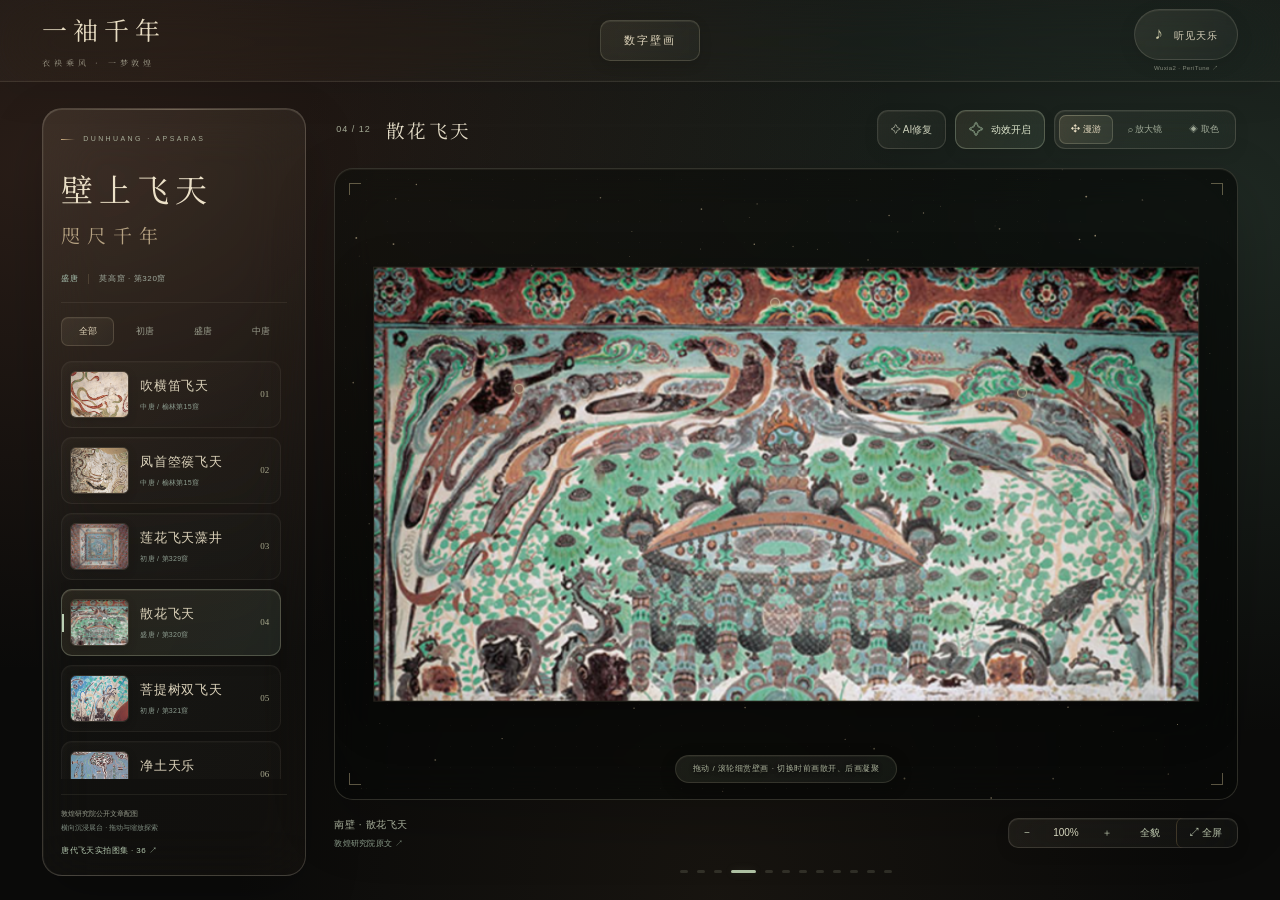
==== index.html @ a348cecf "Refine gallery typography and unify frosted-glass interface" ====
<!doctype html><html lang="zh-CN"><head><meta charset="UTF-8"><meta name="viewport" content="width=device-width,initial-scale=1"><meta name="feitian-build" content="20261022-glass25"><meta name="theme-color" content="#100d0b"><meta name="description" content="横向沉浸式敦煌飞天互动展馆。真实壁画、细粒子切换、精细金尘、拖拽漫游与画面取色，图片来源敦煌研究院。"><title>一袖千年 · 敦煌飞天交互展馆</title><link rel="stylesheet" href="style.css?v=20261022-glass25"><link rel="stylesheet" href="museum.css?v=20261022-glass25"><link rel="stylesheet" href="glass.css?v=20261022-glass25"><link rel="stylesheet" href="polish.css?v=20261022-glass25"></head><body><header><a class="brand" href="#home" aria-label="一袖千年首页"><span>一袖千年<small>衣袂乘风 · 一梦敦煌</small></span></a><nav aria-label="主导航"></nav><div class="sound-wrap"><button class="sound" id="sound" aria-pressed="false"><span>♪</span> 听见天乐</button><a class="sound-source" href="https://peritune.com/blog/2018/10/13/wuxia2/" target="_blank" rel="noopener" title="Wuxia2（古筝与琵琶）· PeriTune · CC BY 4.0 · 当代配乐">Wuxia2 · PeriTune ↗</a></div></header><main></main><script src="app.js?v=20261022-glass25"></script><script src="particles.js?v=20261022-glass25"></script><script src="restore.js?v=20261022-glass25"></script><script src="museum.js?v=20261022-glass25"></script></body></html>
---- style.css ----
@import url('https://fonts.googleapis.com/css2?family=Noto+Serif+SC:wght@400;500;600;700&display=swap');
:root{--bg:#102f30;--bg-dark:#0b2526;--paper:#e5d8b8;--gold:#c2a36e;--muted:#a6b2a4;--accent:#377b78;--line:rgba(210,191,146,.2)}*{box-sizing:border-box}html{scroll-behavior:smooth;scroll-padding-top:90px}body{margin:0;background:var(--bg);color:var(--paper);font-family:Arial,"Microsoft YaHei",sans-serif;font-size:14px;line-height:1.8}body:before{content:"";pointer-events:none;position:fixed;inset:0;z-index:20;opacity:.035;background-image:url("data:image/svg+xml,%3Csvg viewBox='0 0 180 180' xmlns='http://www.w3.org/2000/svg'%3E%3Cfilter id='n'%3E%3CfeTurbulence type='fractalNoise' baseFrequency='.8' numOctaves='3' stitchTiles='stitch'/%3E%3C/filter%3E%3Cpath fill='%23fff' filter='url(%23n)' d='M0 0h180v180H0z'/%3E%3C/svg%3E")}a{color:inherit;text-decoration:none}button,input{font:inherit}button,a,input{touch-action:manipulation}button{cursor:pointer;color:inherit}button{border:0;background:none}button:focus-visible,a:focus-visible,input:focus-visible{outline:2px solid var(--gold);outline-offset:6px}button,a{ -webkit-tap-highlight-color:transparent}h1,h2,h3,p{margin:0}h1,h2,h3,.brand,.canvas-title{font-family:"Noto Serif SC","STSong","SimSun",serif;font-weight:400}em{font-style:normal;color:var(--gold)}.svg-library{position:absolute;width:0;height:0;overflow:hidden}header{height:100px;margin:0 5.2%;display:flex;align-items:center;justify-content:space-between;border-bottom:1px solid var(--line);position:relative;z-index:2}.brand{display:flex;align-items:center;gap:14px;font-size:21px;letter-spacing:3px}.brand small{display:block;font:8px/2 Arial,sans-serif;letter-spacing:2px;color:var(--muted)}.seal{border:1px solid #af624b;color:#c97c5e;font-size:14px;line-height:1.25;padding:6px 8px;letter-spacing:0;transform:rotate(-3deg)}nav{display:flex;gap:37px;font-size:12px;letter-spacing:1.5px}nav a{color:#c4c6b3}nav a:hover{color:var(--gold)}.sound{font-size:11px;border:1px solid var(--line);padding:7px 16px;border-radius:30px;letter-spacing:1px}.sound span{color:var(--gold);font-size:20px;margin-right:6px}.sound[aria-pressed=true]{border-color:var(--gold)}.hero{position:relative;min-height:720px;height:calc(100svh - 100px);max-height:1000px;overflow:hidden;background:radial-gradient(ellipse at 72% 45%,color-mix(in srgb,var(--accent) 34%,transparent),transparent 62%)}.hero-grid{position:absolute;inset:0 5%;background:linear-gradient(90deg,transparent 49.9%,var(--line) 50%,transparent 50.1%);opacity:.35}.hero-corner{position:absolute;left:5.3%;top:32px;letter-spacing:4px;font-size:10px;color:var(--muted)}.hero-copy{position:relative;z-index:2;padding:104px 0 100px 9.6%;width:52%;pointer-events:none}.hero-copy a{pointer-events:auto}.eyebrow{font-size:10px;letter-spacing:3px;line-height:1.5;color:var(--gold);font-weight:400}.hero-copy .eyebrow{display:flex;align-items:center;gap:12px}.eyebrow span{height:1px;width:30px;background:var(--gold)}h1{font-size:clamp(49px,5.2vw,82px);line-height:1.45;letter-spacing:9px;margin:22px 0 24px;white-space:nowrap}h1>span{display:block}.red-word{color:#cc8262}.hero-intro{font-size:13px;letter-spacing:2px;line-height:2.1;color:#bfc8b5}.primary{display:inline-flex;align-items:center;gap:60px;background:var(--paper);color:#213c36;padding:13px 21px;margin-top:31px;font-size:12px;letter-spacing:2px;transition:background .2s,transform .2s}.primary:hover{background:var(--gold);transform:translateY(-3px)}.primary span{font-size:20px}.hero-caption{display:block;font-size:9px;color:#8eab9f;letter-spacing:1px;margin-top:18px}.hero-art{position:absolute;top:0;bottom:40px;right:-6%;width:68%;display:grid;place-items:center}.hero-art>svg{width:100%;height:100%;overflow:visible;position:relative;z-index:1;filter:drop-shadow(0 16px 35px #061a1a60);animation:float 9s ease-in-out infinite;transition:transform .4s}.orbit{position:absolute;border:1px solid #ac94664a;border-radius:50%;width:61%;aspect-ratio:1;top:12%;left:23%}.orbit:before{content:"✧";position:absolute;left:12%;top:8%;font-size:30px;color:var(--gold)}.orbit-b{width:64%;top:10%;left:21.5%;border-style:dashed;opacity:.35}.vertical-note{position:absolute;right:16%;top:15%;writing-mode:vertical-rl;letter-spacing:8px;font-family:serif;font-size:12px;color:var(--gold)}.art-open{position:absolute;bottom:20%;right:20%;z-index:3;border:1px solid var(--line);border-radius:50%;width:78px;height:78px;background:#123331b0;font-size:23px;transition:background .2s}.art-open:hover{background:#526b51}.art-open span{display:block;font-size:9px;letter-spacing:1px}.art-foot{position:absolute;left:28%;right:17%;bottom:8%;display:flex;justify-content:space-between;font-size:8px;letter-spacing:2px;color:#a5b5a7}.hero-bottom{position:absolute;bottom:0;left:5.2%;right:5.2%;height:55px;border-top:1px solid var(--line);display:flex;align-items:center;justify-content:space-between;font-size:9px;letter-spacing:2px;color:var(--muted)}.hero-bottom a{color:var(--paper)}.hero-bottom a span{padding-left:20px}.section{padding:65px 9.6% 85px}.section-head{display:flex;justify-content:space-between;align-items:center;padding-bottom:25px;border-bottom:1px solid var(--line);font-size:10px;color:var(--muted);letter-spacing:1px}h2{font-size:clamp(30px,3.3vw,49px);line-height:1.65;letter-spacing:4px}.explore-layout{display:grid;grid-template-columns:1.1fr 1fr;gap:10%;align-items:center;margin-top:58px}.detail-art{aspect-ratio:1;position:relative;border:1px solid var(--line);background:radial-gradient(circle at 48% 45%,#2d56524f,transparent 65%);overflow:hidden}.detail-art:before,.detail-art:after{position:absolute;content:"";border:1px solid var(--line);inset:16px;pointer-events:none}.detail-art:after{inset:34px;border-radius:50%;border-style:dashed;opacity:.4}.detail-art svg{position:absolute;inset:0;width:100%;height:100%;transform:scale(1.2)}.small-label{position:absolute;top:28px;left:29px;font-size:9px;letter-spacing:2px;color:var(--gold)}.image-note{position:absolute;bottom:20px;width:100%;text-align:center;font-size:9px;letter-spacing:2px;color:var(--muted)}.hotspot{position:absolute;z-index:2;border:1px solid var(--gold);background:#1b3f38d9;border-radius:50%;width:36px;height:36px;font-size:10px}.hotspot:before{content:"";position:absolute;inset:-5px;border:1px solid #c2a36e44;border-radius:50%;transition:inset .3s}.hotspot:hover:before,.hotspot.active:before{inset:-10px}.hotspot.active{background:var(--gold);color:var(--bg)}.hot1{left:49%;top:44%}.hot2{left:76%;top:62%}.hot3{left:32%;top:29%}.lead{color:var(--muted);font-size:12px;line-height:2.1;margin:20px 0 28px;max-width:360px}.detail-tabs{border-bottom:1px solid var(--line);display:flex;gap:23px}.detail-tabs button{padding:12px 0;font-size:11px;letter-spacing:1px;color:var(--muted);border-bottom:2px solid transparent}.detail-tabs button[aria-selected=true]{color:var(--gold);border-color:var(--gold)}.detail-panel{min-height:175px;padding-top:23px}.detail-panel h3{font-size:20px;margin-bottom:10px;letter-spacing:1px}.detail-panel p{font-size:12px;color:var(--muted);line-height:2}.detail-panel a{display:inline-block;font-size:10px;color:var(--gold);margin-top:16px}.journey{background:#0b2728}.journey-heading{display:flex;justify-content:space-between;align-items:end;margin:43px 0}.journey-heading p{font-size:11px;color:var(--muted);line-height:2.2;max-width:360px}.timeline{display:flex;border-bottom:1px solid var(--line)}.timeline button{flex:1;text-align:left;padding:12px 20px 21px;border-bottom:2px solid transparent;position:relative;color:var(--muted)}.timeline button:before{content:"";position:absolute;left:0;top:24px;height:6px;width:6px;border:1px solid var(--gold);border-radius:50%}.timeline button span{display:block;font-size:10px;letter-spacing:2px}.timeline button b{font-family:serif;font-size:21px;letter-spacing:2px;font-weight:400}.timeline button i{float:right;font-style:normal;font-size:10px;opacity:.5}.timeline .selected{color:var(--paper);border-bottom-color:var(--gold)}.timeline .selected:before{background:var(--gold)}.cave-panel{display:grid;grid-template-columns:.8fr 1.5fr .5fr;gap:5%;align-items:center;min-height:280px}.cave-number{font-family:Georgia,serif;font-size:90px;line-height:1;color:#b69b6e}.cave-number span{display:block;font:8px/3 Arial;letter-spacing:2px;color:var(--muted)}.cave-story>span{color:var(--gold);font-size:9px;letter-spacing:2px}.cave-story h3{font-size:26px;margin:8px 0 12px;letter-spacing:2px}.cave-story p{color:var(--muted);font-size:11px;line-height:2.1;max-width:420px}.cave-story a{font-size:10px;color:var(--gold);display:inline-block;margin-top:20px}.cave-story a span{margin-left:25px}.cave-motif{font-size:76px;line-height:1.3;text-align:center;color:var(--gold);opacity:.5}.cave-motif span{display:block;font-size:10px;letter-spacing:6px}.palette-section{background:#e4d7b9;color:#29403a}.palette-section .section-head{border-color:#29403a30;color:#5c6b5e}.palette-section .eyebrow{color:#835c3e}.palette-layout{display:grid;grid-template-columns:1fr 1.2fr;gap:6%;margin-top:40px;align-items:center}.palette-layout h2{font-size:32px;letter-spacing:3px}.muted{color:#677263;font-size:11px;margin-top:20px;line-height:2.1}.swatches{display:flex;gap:10px;height:215px}.swatches button{flex:1;background:var(--swatch);color:#f0e4c6;position:relative;padding:17px 8px 14px;text-align:center;transition:transform .3s,box-shadow .3s}.swatches button:hover{transform:translateY(-8px)}.swatches .chosen{transform:translateY(-10px);box-shadow:0 10px 0 -6px #293f3a,0 18px 25px #22392e20}.swatches .chosen:before{content:"✓";position:absolute;top:10px;right:9px;font-size:10px}.swatches span{writing-mode:vertical-rl;letter-spacing:8px;font:22px/1.4 serif;margin-top:22px}.swatches small{position:absolute;bottom:35px;left:0;right:0;font-size:7px;letter-spacing:1px}.swatches b{position:absolute;bottom:15px;left:0;right:0;font-size:8px;font-weight:400;letter-spacing:1px}.palette-status{text-align:right;font-size:9px;color:#5e6b5c;margin-top:24px;letter-spacing:1px}.studio-heading{display:flex;justify-content:space-between;align-items:center;margin:38px 0 30px}.studio-heading h2{font-size:37px}.studio-heading p{font-size:11px;color:var(--muted);margin-top:10px}.outline{border:1px solid var(--line);padding:10px 17px;font-size:10px;letter-spacing:1px}.outline:hover{border-color:var(--gold)}.canvas-wrap{position:relative;height:430px;background:#0a2324;border:1px solid var(--line);overflow:hidden}.canvas-wrap:after{content:"";position:absolute;inset:16px;border:1px solid #c2a36e1a;pointer-events:none}canvas{width:100%;height:100%;display:block;touch-action:none;cursor:crosshair}.canvas-title{position:absolute;left:40px;top:30px;writing-mode:vertical-rl;font-size:40px;letter-spacing:11px;color:#e1cc9a80;pointer-events:none}.canvas-title span{font-size:11px;margin-top:18px;letter-spacing:8px}.canvas-hint{position:absolute;bottom:22px;left:0;right:0;text-align:center;color:#b6bea9;font-size:10px;letter-spacing:2px;pointer-events:none;transition:opacity .5s}.canvas-stamp{position:absolute;right:35px;top:35px;border:1px solid #af604944;color:#c77a5980;font-family:serif;font-size:10px;line-height:1.5;padding:6px;pointer-events:none}.studio-tools{display:flex;align-items:center;justify-content:space-between;padding-top:18px;font-size:10px;color:var(--muted)}.studio-tools label{display:flex;align-items:center;gap:15px}.studio-tools input{width:120px;accent-color:var(--gold)}.studio-tools button{font-size:10px;margin-left:24px;min-height:35px}.studio-tools button:hover{color:var(--gold)}.sources{text-align:center;background:#0b2728;padding-top:75px}.sources h2{font-size:40px;margin:22px 0 14px}.sources>p:not(.eyebrow):not(.source-note){font-size:11px;color:var(--muted)}.source-links{display:grid;grid-template-columns:repeat(3,1fr);gap:24px;text-align:left;margin-top:45px}.source-links a{display:flex;gap:14px;border-top:1px solid var(--line);padding-top:20px;align-items:start}.source-links a>span{color:var(--gold);font-size:9px;padding-top:4px}.source-links a>div{font-family:serif;font-size:16px;flex:1}.source-links small{display:block;font-family:Arial,"Microsoft YaHei",sans-serif;font-size:9px;color:var(--muted);margin-top:5px}.source-links b{font-weight:400;color:var(--gold)}.source-note{margin:40px auto 0;max-width:740px;font-size:9px;color:#89a397;line-height:2.2}footer{margin:0 5.2%;padding:35px 0;display:flex;align-items:center;justify-content:space-between;font-size:10px;color:var(--muted);border-top:1px solid var(--line)}footer>.brand{font-size:17px}footer>a:last-child{font-size:10px}dialog{width:min(960px,94vw);max-height:94svh;background:#123231;color:var(--paper);border:1px solid var(--gold);padding:20px;overflow:auto}dialog::backdrop{background:#051919e8;backdrop-filter:blur(10px)}.dialog-top{display:flex;justify-content:space-between;font-size:11px;letter-spacing:2px}.dialog-top button{font-size:12px}.zoom-stage{height:65svh;overflow:auto;display:flex;align-items:center;justify-content:center}.zoom-stage svg{height:100%;min-width:0;flex-shrink:0;transition:transform .2s;transform-origin:center center}.zoom-tools{display:flex;align-items:center;justify-content:center;gap:25px;font-size:12px}.zoom-tools button{border:1px solid var(--line);min-width:36px;height:36px}.zoom-tools button:last-child{padding:0 14px}.sr-only{position:absolute;width:1px;height:1px;padding:0;overflow:hidden;clip:rect(0,0,0,0);white-space:nowrap;border:0}@keyframes float{0%,100%{transform:translateY(0) rotate(-1deg)}50%{transform:translateY(-13px) rotate(1deg)}}@keyframes silkSway{50%{transform:translateY(-3px)}}.silk-back,.silk-front{animation:silkSway 5s ease-in-out infinite}.silk-front{animation-delay:-2s}.motion-off *{animation-play-state:paused!important}
@media(min-width:1600px){.hero-copy{padding-top:150px}.hero-art{right:-2%;width:65%}}@media(max-width:1050px){nav{gap:20px}.hero{min-height:670px}.hero-copy{padding-left:7%;padding-top:110px}.hero-art{width:74%;right:-12%}.art-open{right:24%;bottom:21%}.section{padding-left:7%;padding-right:7%}.explore-layout{gap:6%}.cave-number{font-size:75px}.palette-layout h2{font-size:28px}.swatches{height:190px}.source-links{gap:15px}}@media(max-width:720px){header{height:80px;margin:0 6%}.brand{font-size:18px;gap:10px}.brand small{font-size:6px}nav{display:none}.sound{padding:4px 12px;font-size:10px}.hero{height:auto;min-height:950px}.hero-corner{left:7%;top:23px;font-size:9px}.hero-copy{width:100%;padding:72px 7% 0}.hero-copy .eyebrow{font-size:8px}h1{font-size:51px;line-height:1.4;letter-spacing:7px;margin:20px 0}.hero-intro{font-size:11px}.primary{padding:9px 17px;margin-top:21px}.hero-caption{font-size:8px;margin-top:13px}.hero-art{top:420px;bottom:60px;width:120%;right:-10%}.hero-art>svg{height:100%;width:100%}.orbit{top:11%;left:24%}.orbit-b{top:9%;left:22.5%}.art-open{width:65px;height:65px;right:19%;bottom:15%;font-size:18px}.art-foot{bottom:4%;left:20%;right:20%;font-size:7px;letter-spacing:1px}.vertical-note{right:18%;top:12%;font-size:10px}.hero-bottom{left:7%;right:7%;height:47px;font-size:8px;letter-spacing:1px}.hero-bottom>span:first-child{display:none}.section{padding:45px 7% 55px}.section-head{align-items:start;gap:15px;padding-bottom:20px}.section-head>span{max-width:130px;font-size:9px;text-align:right}.eyebrow{font-size:8px;letter-spacing:1.5px}.explore-layout{grid-template-columns:1fr;gap:36px;margin-top:32px}.detail-art{max-width:480px;width:100%;margin:auto}.explore-copy h2 br{display:none}h2{font-size:32px;letter-spacing:2px}.lead{margin:16px 0 20px;max-width:100%}.detail-tabs{gap:34px}.detail-panel{min-height:175px}.journey-heading{display:block;margin:28px 0}.journey-heading h2{font-size:32px}.journey-heading p{font-size:10px;margin-top:15px}.timeline button{padding-left:14px;padding-right:5px}.timeline button b{font-size:17px}.timeline button i{display:none}.timeline button span{font-size:9px}.cave-panel{grid-template-columns:1fr;gap:18px;padding-top:26px}.cave-number{font-size:72px;display:flex;align-items:center;gap:25px}.cave-number span{font-size:8px;max-width:80px;line-height:2}.cave-story h3{font-size:23px}.cave-story p{max-width:none}.cave-motif{display:none}.palette-layout{grid-template-columns:1fr;gap:32px;margin-top:28px}.palette-layout h2{font-size:28px}.swatches{height:180px;gap:8px}.swatches span{font-size:21px;margin-top:20px}.swatches small{font-size:6px}.palette-status{font-size:8px;text-align:left}.studio-heading{align-items:start;gap:12px;margin:25px 0}.studio-heading h2{font-size:28px}.studio-heading h2 em{display:block}.studio-heading p{font-size:10px;max-width:220px}.outline{padding:8px 10px;font-size:9px;white-space:nowrap}.canvas-wrap{height:370px}.canvas-title{left:27px;top:25px;font-size:31px}.canvas-stamp{right:25px;top:25px;font-size:9px}.studio-tools{font-size:9px;gap:5px;flex-wrap:wrap}.studio-tools label{gap:9px}.studio-tools input{width:85px}.studio-tools button{margin-left:13px;font-size:9px}.sources h2{font-size:32px}.source-links{grid-template-columns:1fr;gap:24px;margin-top:30px}.source-links a>div{font-size:18px}.source-links small{font-size:10px}.source-note{margin-top:30px;text-align:left}footer{margin:0 7%;gap:15px;padding:27px 0}footer>span{display:none}footer .brand{font-size:15px}footer .brand small{font-size:5px}.dialog-top{font-size:9px;letter-spacing:0}.zoom-stage{height:55svh}dialog{padding:15px}}@media(prefers-reduced-motion:reduce){html{scroll-behavior:auto}*,*:before,*:after{animation:none!important;transition:none!important}}
---- museum.css ----
.museum-mode{height:100svh;overflow:hidden;background:#103c3e;min-width:960px}.museum-mode header{height:78px;margin:0 3.3%;gap:25px}.museum-mode .brand{font-size:19px}.museum-mode nav{display:flex;gap:33px}.museum-mode nav button{font-size:12px;color:#a8b9a9;padding:26px 0;border-bottom:2px solid transparent;letter-spacing:2px}.museum-mode nav .nav-on{color:#e6c691;border-color:#c1794e}.museum-mode main>section:not(#museum){display:none}.museum-mode footer{display:none}.museum-mode #museum{display:grid;grid-template-columns:255px 1fr;gap:4%;height:calc(100svh - 78px);min-width:960px;padding:30px 3.3% 23px;background:radial-gradient(ellipse at 80% 30%,#3b6b5c44,transparent 60%);overflow:hidden}#museum:fullscreen{height:100vh;background:#103c3e}.exhibit-side{display:flex;flex-direction:column;justify-content:space-between;min-height:0;gap:15px}.museum-kicker{font-size:8px;letter-spacing:2px;color:#bfa16e}.exhibit-side h1{font-size:38px;letter-spacing:4px;line-height:1.6;margin:16px 0 14px;white-space:normal;text-shadow:none}.exhibit-side h1 span{font-size:28px;color:#d5a67c;display:block;letter-spacing:6px}.exhibit-era{display:flex;align-items:center;gap:10px;font-size:10px;color:#c2c6ae;letter-spacing:1px}.exhibit-era i{height:12px;width:1px;background:#bfa16e66}.exhibit-era>span:first-child{color:#dcbf85}.exhibit-selection{display:flex;flex-direction:column;gap:11px}.m-thumb{display:flex;align-items:center;gap:12px;text-align:left;padding:7px;border:1px solid #c5ad7626;background:#0b2f32aa;transition:background .2s,border-color .2s}.m-thumb.on{border-color:#c6a877;background:#305149}.m-thumb:hover{background:#36584e}.m-thumb img{width:65px;height:49px;object-fit:cover;flex-shrink:0}.m-thumb span{flex:1}.m-thumb b{display:block;font-family:serif;font-size:14px;font-weight:400;letter-spacing:1px}.m-thumb small{font-size:8px;color:#b6bba4;display:block;margin-top:3px}.m-thumb i{font-size:9px;font-style:normal;color:#b69e70;padding-right:5px}.side-bottom{font-size:8px;color:#a0b3a1;line-height:2}.side-bottom button{padding:0;color:#d2b47e;font-size:10px;margin:4px 0 8px}.landscape-note{display:block;font-size:8px;color:#829f93}.exhibit-main{display:grid;grid-template-rows:56px 1fr 54px 10px;min-height:0;min-width:0}.viewer-header{display:flex;justify-content:space-between;align-items:start;gap:15px}.viewer-header>div:first-child{display:flex;gap:15px;align-items:center}.viewer-header h2{font-size:22px;letter-spacing:3px;line-height:1.4}.viewer-header>div>span{font-size:9px;color:#bda571;letter-spacing:2px}.mode-switch{display:flex;gap:4px;background:#082b2c66;padding:3px;border:1px solid #c2a36e2b}.mode-switch button{font-size:10px;padding:5px 13px;color:#a9b9a8}.mode-switch button[aria-pressed=true]{background:#cbb17c;color:#153d3a}.m-view{position:relative;overflow:hidden;background:#071f21;border:1px solid #bea16b70;cursor:grab;touch-action:none;box-shadow:inset 0 0 100px #020c0b70;min-height:0;background-image:radial-gradient(#b59c6620 .7px,transparent .7px);background-size:16px 16px}.m-view.dragging{cursor:grabbing}.m-view[data-tool=pick]{cursor:crosshair}.m-view[data-tool=loupe]{cursor:none}.m-plane{position:absolute;left:50%;top:50%;transform-origin:center center;will-change:transform;user-select:none}.m-plane>img{display:block;width:100%;height:100%;pointer-events:none;box-shadow:0 15px 60px #0008;user-select:none}.m-plane{transition:width .15s,height .15s}.m-spot{position:absolute;transform:translate(-50%,-50%);display:flex;align-items:center;gap:7px;padding:7px;z-index:2}.m-spot i{width:15px;height:15px;border:1px solid #ffdc95;box-shadow:0 0 0 5px #0e333780,0 0 18px #f1d28c;display:block;flex-shrink:0;border-radius:50%;background:#bd764caa;animation:spotPulse 2.5s infinite}.m-spot span{font-size:9px;white-space:nowrap;background:#103c3ce8;color:#ffe5ad;border:1px solid #e2c08455;padding:2px 7px;opacity:0;transition:opacity .2s}.m-spot:hover span,.m-spot:focus-visible span{opacity:1}.m-plane:hover .m-spot span{opacity:1}#mSpots{position:absolute;inset:0;pointer-events:none}#mSpots button{pointer-events:auto}.viewer-hint{position:absolute;bottom:14px;left:15px;right:15px;text-align:center;font-size:9px;letter-spacing:1px;color:#d6c99f;text-shadow:0 1px 4px #000;background:#082629b0;width:fit-content;margin:auto;padding:5px 13px;pointer-events:none}.viewer-corner{position:absolute;width:17px;height:17px;border-color:#e5c080;pointer-events:none}.c1{left:9px;top:9px;border-left:1px solid;border-top:1px solid}.c2{right:9px;top:9px;border-right:1px solid;border-top:1px solid}.c3{left:9px;bottom:9px;border-left:1px solid;border-bottom:1px solid}.c4{right:9px;bottom:9px;border-right:1px solid;border-bottom:1px solid}.viewer-footer{display:flex;justify-content:space-between;align-items:center;gap:15px}.work-credit{display:flex;flex-direction:column;line-height:1.9;font-size:10px;color:#b8c0a8;letter-spacing:1px}.work-credit a{font-size:8px;color:#c7a97c}.zoom-bar{display:flex;align-items:center;gap:4px;background:#092c2d55;border:1px solid #c3ac7730;height:30px}.zoom-bar button{height:28px;padding:0 12px;font-size:11px}.zoom-bar button:hover{background:#bfa16b30}.zoom-bar output{font-size:9px;min-width:40px;text-align:center;color:#d7bd86}.zoom-bar button:last-child{border-left:1px solid #c2a36e40}.m-dots{display:flex;justify-content:center;gap:8px}.m-dots button{width:22px;height:3px;padding:0;background:#bda36b40;transition:background .2s}.m-dots button.on{background:#d4ac6e}#mLoupe{display:none;position:absolute;width:180px;height:180px;border:2px solid #f0d19a;border-radius:50%;box-shadow:0 0 0 7px #103a3c88,0 10px 30px #0009;pointer-events:none;background-repeat:no-repeat;z-index:8}#mLoupe[hidden]{display:none!important}.pick-result{position:absolute;left:15px;bottom:50px;background:#143d39ed;border:1px solid #d7b777;padding:10px;align-items:center;gap:10px;z-index:10}.pick-result:not([hidden]){display:flex}.pick-result>span{height:26px;width:26px;border:1px solid #fff6}.pick-result b{font-size:10px;font-weight:400}.pick-result button{font-size:9px;color:#e4c488}#mBack{position:absolute;left:15px;top:15px;background:#133d3ce8;border:1px solid #c6a57066;font-size:10px;padding:6px 13px;z-index:5}#mInfoDialog{max-width:600px;padding:35px;background:#123c3c;font-size:12px;line-height:2}#mInfoDialog>button{float:right;color:#d7ba82}#mInfoDialog h2{font-size:28px;margin-bottom:25px}#mInfoDialog p{color:#bac5ae;margin:15px 0}#mInfoDialog a{display:block;color:#dfc28c;margin:10px 0}.museum-mode main>.studio.studio-full{display:flex;position:fixed;z-index:10;inset:78px 0 0;padding:20px 5% 20px;flex-direction:column;background:#103c3e;min-width:960px}.studio-full .section-head{display:none}.studio-full .close-studio{position:absolute;top:20px;right:5%;font-size:11px;color:#d9b477}.studio-full .studio-heading{margin:5px 0 15px}.studio-full .studio-heading h2{font-size:28px}.studio-full .studio-heading h2 em{display:inline}.studio-full .studio-heading p{font-size:10px}.studio-full .studio-heading>.outline{margin-right:160px}.studio-full .canvas-wrap{flex:1;height:auto;min-height:0}.studio-full .studio-tools{height:42px;flex-shrink:0}.close-studio{display:none}.studio-full .close-studio{display:block}.draw-mode #museum{visibility:hidden}.museum-mode:before{opacity:.025}@keyframes spotPulse{50%{box-shadow:0 0 0 8px #0e333740,0 0 22px #f1d28c}}@media(min-width:1800px){.museum-mode #museum{grid-template-columns:300px 1fr;gap:4.5%;padding-top:40px;padding-bottom:30px}.exhibit-side h1{font-size:47px}.exhibit-side h1 span{font-size:34px}.m-thumb img{width:85px;height:63px}.m-thumb{padding:10px}.m-thumb b{font-size:17px}.m-thumb small{font-size:10px}.exhibit-selection{gap:17px}.exhibit-main{grid-template-rows:65px 1fr 65px 10px}.viewer-header h2{font-size:26px}.mode-switch button{font-size:12px;padding:7px 16px}}@media(max-height:710px){.museum-mode header{height:65px}.museum-mode #museum{height:calc(100svh - 65px);padding-top:15px;padding-bottom:12px;grid-template-columns:225px 1fr;gap:3%}.exhibit-side h1{font-size:29px;margin:8px 0}.exhibit-side h1 span{font-size:23px}.m-thumb{padding:4px}.m-thumb img{height:36px;width:52px}.m-thumb b{font-size:12px}.exhibit-selection{gap:7px}.exhibit-main{grid-template-rows:45px 1fr 47px 8px}.viewer-header h2{font-size:19px}.museum-mode main>.studio.studio-full{top:65px}}
---- glass.css ----
:root{--bg:#100d0b;--bg-dark:#090807;--paper:#eddfc5;--gold:#ceb17a;--muted:#a99f8b;--line:#d6bc8730}.museum-mode{background:#0d0b09;background-image:radial-gradient(ellipse at 13% 35%,#783d2028,transparent 45%),radial-gradient(ellipse at 86% 75%,#36584c1d,transparent 50%)}.museum-mode header{position:relative;border-color:#c5ae7525;z-index:15;background:linear-gradient(100deg,#201a1580,#15151555);backdrop-filter:blur(22px);margin:0;padding:0 3.3%;height:78px;box-shadow:0 8px 35px #0002}.museum-mode header .brand{color:#e2c89a}.museum-mode header nav{gap:12px}.museum-mode nav button{padding:8px 20px;border:1px solid transparent;border-radius:6px;letter-spacing:2px;color:#b3b09a;font-size:11px}.museum-mode nav button:hover{background:#d2b47b0d;border-color:#d6b8782b}.museum-mode nav .nav-on{color:#ead4ad;background:linear-gradient(110deg,#c39b5f26,#3e62531b);border-color:#c4a57166;box-shadow:inset 0 0 18px #d6af6c08,0 0 20px #b18c4f0a}.museum-mode #museum{background:linear-gradient(#dac08704 1px,transparent 1px),linear-gradient(90deg,#dac08704 1px,transparent 1px);background-size:60px 60px;gap:26px;padding-top:24px;padding-bottom:24px;grid-template-columns:260px 1fr}#museum:fullscreen{background:#100d0b}.exhibit-side{padding:22px 17px 15px;border:1px solid #d7b77e30;border-radius:12px;background:linear-gradient(145deg,#4a39262e,#242a2440 55%,#14131299);backdrop-filter:blur(26px);box-shadow:inset 0 1px 0 #f6deb812,0 15px 45px #0003;position:relative}.exhibit-side:before{content:"";position:absolute;left:18px;right:18px;top:-1px;height:1px;background:linear-gradient(90deg,transparent,#d4aa6fbb,transparent)}.museum-kicker{font-size:7px;letter-spacing:1.8px;color:#b79d76}.exhibit-side h1{font-size:34px;letter-spacing:5px;margin:19px 0 16px;color:#f0dcbc}.exhibit-side h1 span{font-size:26px;color:#bf8460;letter-spacing:5px}.exhibit-era{font-size:9px;color:#c1baa2}.exhibit-era>span:first-child{color:#97b1a0}.m-thumb{border-color:#d2b47b20;border-radius:7px;background:#332a2066;padding:7px;gap:10px;position:relative;overflow:hidden}.m-thumb img{border-radius:3px;width:57px;height:45px}.m-thumb.on{border-color:#bf946b99;background:linear-gradient(120deg,#91634736,#536d5533);box-shadow:inset 0 0 24px #d5ad6c0a,0 0 20px #97622b10}.m-thumb.on:after{content:"";height:20px;width:2px;position:absolute;left:0;top:50%;transform:translateY(-50%);background:#dcad78;box-shadow:0 0 10px #dcad78}.m-thumb:hover{background:#6c4a2b40}.m-thumb b{font-size:13px;color:#e5d1aa}.m-thumb small{color:#a8b09c}.m-thumb i{color:#c79b69}.side-bottom{color:#9e9c8b;font-size:8px}.side-bottom button{color:#c7a67d}.landscape-note{color:#8f9d8b;font-size:7px}.exhibit-main{grid-template-rows:56px 1fr 63px 9px}.viewer-header{align-items:center;padding:0 3px 16px}.viewer-header h2{font-size:21px;letter-spacing:3px;color:#e8d3b2}.viewer-header>div>span{color:#bda77e}.mode-switch{border:1px solid #c9a67a38;border-radius:8px;background:linear-gradient(120deg,#634a2b33,#2b403425);backdrop-filter:blur(20px);padding:4px;box-shadow:inset 0 1px 0 #ffffff08}.mode-switch button{border-radius:4px;font-size:10px;color:#abae99;padding:6px 16px}.mode-switch button[aria-pressed=true]{background:#ac765038;color:#efd4aa;box-shadow:inset 0 0 0 1px #b78e5f77}.m-view{border-color:#ba99614d;border-radius:10px;background-color:#060606;background-image:radial-gradient(#b1986b24 .7px,transparent .7px);background-size:16px 16px;box-shadow:inset 0 0 120px #0009,0 20px 50px #0005;outline-offset:4px}.m-view:before{content:"";position:absolute;inset:0;pointer-events:none;background:radial-gradient(ellipse at 50% 50%,#af90520d,transparent 75%)}.m-plane>img{box-shadow:0 0 0 1px #d5b58033,0 12px 50px #000b}.m-spot i{background:#965738b3;border-color:#efd4a4;box-shadow:0 0 0 5px #2d302788,0 0 16px #a6ae7b}.m-spot span{background:#211b15db;border-color:#b89e6a66;color:#ebd3ab;border-radius:3px;backdrop-filter:blur(10px)}.viewer-hint{background:#2420189c;backdrop-filter:blur(14px);border:1px solid #b99c6530;border-radius:40px;color:#bcbaa1;padding:5px 17px;font-size:8px}.viewer-corner{color:#caa576;z-index:1}.work-credit{font-size:10px;color:#b8b69f}.work-credit a{color:#a9997c}.zoom-bar{border-radius:6px;border-color:#bba16b38;background:#44352233;backdrop-filter:blur(15px)}.zoom-bar button{color:#cdbb98}.zoom-bar button:hover{background:#ca9c6730}.zoom-bar output{color:#d9c39d}.m-dots button{background:#80694655;border-radius:4px}.m-dots button.on{background:#c2996b;box-shadow:0 0 10px #d6a66e44}#mLoupe{border-color:#dbb584;box-shadow:0 0 0 6px #6d523477,0 12px 45px #000b}#mBack{background:#302719c4;border-color:#b18c5b80;backdrop-filter:blur(20px);border-radius:4px;color:#e3c8a4}.pick-result{background:#31291dd6;border-color:#b18c5b88;backdrop-filter:blur(25px);border-radius:6px}.pick-result button{color:#d5b585}.sound{border-color:#baa16e40;background:#b7986210;color:#caba9a}#mInfoDialog{background:#221d16e8;backdrop-filter:blur(24px);border-color:#b29465;border-radius:12px}#mInfoDialog p{color:#beb6a0}#mInfoDialog a{color:#d3b185}.museum-mode main>section#studio.studio-full{display:flex;background:radial-gradient(ellipse at 20% 30%,#60422430,transparent 70%),#110e0b;top:78px}.studio-full .close-studio{display:block;background:#7c624333;border:1px solid #c2a36e55;border-radius:5px;padding:7px 13px;z-index:2}.studio-full .canvas-wrap{border-color:#b6946155;border-radius:10px;background:#090807}.studio-full .studio-heading h2{color:#dbc4a1}.studio-full .studio-heading p{color:#a69f8a}.studio-full .outline{border-radius:5px;background:#70563126}.studio-full .studio-tools{color:#b6ac96}.exhibit-side .exhibit-selection{gap:9px}.museum-mode #mInfoDialog>h2{font-size:26px}.museum-mode:before{opacity:.018}.museum-mode .brand .seal{color:#c47b51;border-color:#a86d48}@keyframes spotPulse{50%{box-shadow:0 0 0 8px #94734e22,0 0 20px #d3ae7d88}}@media(min-width:1800px){.museum-mode #museum{grid-template-columns:300px 1fr;gap:35px}.exhibit-side{padding:30px 22px}.exhibit-side h1{font-size:42px}.exhibit-side h1 span{font-size:31px}.m-thumb img{width:72px;height:55px}.m-thumb b{font-size:16px}.m-thumb small{font-size:9px}.m-thumb{padding:10px}.exhibit-side .exhibit-selection{gap:14px}.mode-switch button{font-size:12px}.viewer-header h2{font-size:25px}}@media(max-height:710px){.museum-mode header{height:65px}.museum-mode #museum{grid-template-columns:230px 1fr;gap:20px;padding:15px 3.3%}.exhibit-side{padding:15px 12px}.exhibit-side h1{font-size:28px;margin:8px 0}.exhibit-side h1 span{font-size:21px}.m-thumb img{height:34px;width:45px}.m-thumb{padding:4px}.m-thumb b{font-size:11px}.m-thumb small{font-size:7px}.museum-mode main>section#studio.studio-full{top:65px}.museum-mode nav button{font-size:10px;padding:6px 13px}}
:root{color-scheme:dark}.m-spot{width:28px;height:28px;padding:6px}.m-spot span{position:absolute;left:30px;top:3px}.museum-mode main>section#studio.studio-full .close-studio{display:block}.m-view:focus-visible{outline:1px solid #d1b586}.museum-mode .exhibit-main{min-width:0}
:root{--scene-cream:#eddfc5}.draw-colors{display:flex;gap:8px}.draw-colors button{margin:0 0 0 8px!important;display:flex;align-items:center;gap:6px;font-size:9px}.draw-colors button:before{content:"";display:inline-block;width:10px;height:10px;border-radius:50%;background:var(--draw);border:1px solid #d9b98155}.draw-colors button[aria-pressed=true]{color:#efd4a5;text-decoration:underline;text-underline-offset:4px}.official-resources{margin-top:24px;padding-top:15px;border-top:1px solid #b79c6944}.official-resources a{font-size:10px}
.exhibit-side{justify-content:flex-start}.exhibit-side>.exhibit-selection{flex:1;min-height:0;overflow:auto;padding-right:4px;scrollbar-width:thin;scrollbar-color:#aa8a5a66 transparent}.m-thumb{flex-shrink:0}.m-thumb[hidden]{display:none}.era-filter{display:flex;gap:4px;border-top:1px solid #c3aa7122;padding-top:10px}.era-filter button{flex:1;font-size:9px;padding:4px 3px;color:#a8ac95;border:1px solid transparent;border-radius:4px}.era-filter button[aria-pressed=true]{border-color:#a78d5d88;background:#8e693329;color:#dec49b}.exhibit-side .side-bottom{padding-top:8px;border-top:1px solid #b6986322}.exhibit-side h1{margin:10px 0 12px;font-size:31px}.exhibit-side h1 span{font-size:24px}.exhibit-side{gap:12px}
/* Interactive light stays above the photograph and below every control. */
.feitian-particles{position:absolute;inset:0;width:100%;height:100%;pointer-events:none;z-index:3}.feitian-particles[hidden]{display:none}.viewer-actions{display:flex;align-items:center;gap:10px}.viewer-header>.viewer-actions{gap:10px}.motion-toggle{display:flex;align-items:center;gap:6px;padding:9px 12px;border:1px solid #b59b6844;border-radius:7px;background:linear-gradient(130deg,#6c513329,#50735b20);backdrop-filter:blur(18px);color:#cdb78f;font-size:10px;white-space:nowrap}.motion-toggle[aria-pressed=true]{border-color:#b7a16b80;color:#e3c997;box-shadow:inset 0 0 16px #b6994e10}.motion-toggle span{color:#a6c1a2;font-size:15px;line-height:1}.motion-toggle:hover{background:#9a794033}.viewer-hint{z-index:4}.m-plane{z-index:1}#mBack,.pick-result,#mLoupe{z-index:6}.m-view[data-motion=off] .m-spot i{animation:none}.m-spot:focus-visible{outline:1px solid #e5c184;outline-offset:4px}
@media(max-width:1200px){.mode-switch button{padding:6px 8px;font-size:9px}.viewer-header h2{font-size:18px}.viewer-actions{gap:5px}.motion-toggle{font-size:9px;padding:8px}.viewer-header>div:first-child{gap:8px}.viewer-header>div>span{letter-spacing:0}}
@media(prefers-reduced-motion:reduce){.m-spot i{animation:none}.m-plane{transition:none}.m-thumb,.m-dots button{transition:none}}



/* A light, warm-gold wordmark for the renamed exhibition. */
.museum-mode header .brand{gap:16px;font-size:24px;letter-spacing:5px;font-weight:400}.museum-mode header .brand>span:last-child{color:#ead5ae;text-shadow:0 0 22px #c9a56c15}.museum-mode header .brand small{font-family:"Noto Serif SC","STSong","SimSun",serif;font-size:9px;line-height:2.5;letter-spacing:3px;color:#b7a184;font-weight:400}.museum-mode .brand .seal{border-color:#9e795880;color:#c19a71;background:linear-gradient(145deg,#8d60300a,transparent)}
@media(max-height:710px){.museum-mode header .brand{font-size:21px;letter-spacing:4px}.museum-mode header .brand small{font-size:8px;line-height:2.2}}

.m-view.changing #mSpots{opacity:0;pointer-events:none}.m-view.changing #mSpots button{pointer-events:none}.m-view.changing #mLoupe{display:none!important}

.sound-wrap{display:flex;flex-direction:column;align-items:center;gap:3px}.sound-wrap .sound{padding:9px 17px}.sound-source{color:#99876c;font:7px/1.2 Arial,sans-serif;letter-spacing:.4px}.sound-source:hover{color:#d4ba8d}#mMusic{display:none}
/* Unified smoked-glass surfaces, with Dunhuang mineral accents. */
:root{--glass-fill:rgba(44,36,28,.28);--glass-soft:rgba(35,31,27,.2);--glass-edge:rgba(239,219,183,.19);--glass-shadow:inset 0 1px 0 rgba(255,236,205,.09),0 12px 32px rgba(0,0,0,.17);--glass-blur:blur(20px) saturate(115%)}
.museum-mode{background:#0c0b09;background-image:radial-gradient(ellipse at 4% 28%,#79513631,transparent 48%),radial-gradient(ellipse at 88% 24%,#425a4827,transparent 52%),radial-gradient(ellipse at 62% 94%,#72512c1c,transparent 45%)}
.museum-mode header{background:linear-gradient(110deg,#3a2e232b,#15161324);border-bottom:1px solid var(--glass-edge);backdrop-filter:blur(28px) saturate(110%);-webkit-backdrop-filter:blur(28px) saturate(110%);box-shadow:inset 0 -1px 0 #fff4d905,0 8px 35px #0002}
.exhibit-side{background:linear-gradient(140deg,#8c705016,#66715b0b 52%,#1d191622);border-color:var(--glass-edge);backdrop-filter:blur(28px) saturate(115%);-webkit-backdrop-filter:blur(28px) saturate(115%);box-shadow:var(--glass-shadow)}
.m-thumb{background:linear-gradient(120deg,#e9d2ad08,#e1e7c803);border-color:#e8d2b022;backdrop-filter:blur(14px);-webkit-backdrop-filter:blur(14px);box-shadow:inset 0 1px 0 #fff1d805}
.m-thumb.on{background:linear-gradient(115deg,#ba936623,#829b7720);border-color:#d2b6867a;box-shadow:inset 0 1px 0 #fff2d21c,0 3px 20px #a9894610}
.m-thumb:hover{background:linear-gradient(115deg,#c9af8227,#aec09d13);border-color:#dfc69a66}
.mode-switch,.zoom-bar,.motion-toggle,.restore-button,.museum-mode nav button,.sound{background:linear-gradient(130deg,#e1c39a13,#d7e0c208);border:1px solid var(--glass-edge);backdrop-filter:var(--glass-blur);-webkit-backdrop-filter:var(--glass-blur);box-shadow:inset 0 1px 0 #fff3d60d,0 3px 15px #00000012}
.mode-switch button{background:transparent}.mode-switch button[aria-pressed=true]{background:linear-gradient(130deg,#cfab7929,#8c9d7621);box-shadow:inset 0 0 0 1px #c7ae796b,inset 0 1px 0 #fff0ce16;color:#f1dfbd}
.motion-toggle[aria-pressed=true],.restore-button[aria-pressed=true],.museum-mode nav .nav-on{background:linear-gradient(130deg,#bf986b22,#6c8b6b1b);border-color:#ccb38270;box-shadow:inset 0 1px 0 #fff4da14,0 0 20px #bba16b08}
.motion-toggle:hover,.restore-button:hover,.sound:hover,.museum-mode nav button:hover{background:linear-gradient(130deg,#d1b28626,#9ab18b15);border-color:#e5c99a75}
.era-filter button[aria-pressed=true]{background:#b5a0781a;border-color:#c9b18566;box-shadow:inset 0 1px 0 #fff4d30b}
.m-view{background-color:#08080740;background-image:radial-gradient(#d8c29a11 .6px,transparent .6px);border-color:#e1caa344;backdrop-filter:blur(10px);-webkit-backdrop-filter:blur(10px);box-shadow:inset 0 1px 0 #fff1d50b,inset 0 0 80px #0004,0 16px 45px #0003}
.viewer-hint,.m-spot span,#mBack,.pick-result{background:linear-gradient(130deg,#302a237a,#1a201b6b);border:1px solid #e1cba737;backdrop-filter:blur(18px) saturate(115%);-webkit-backdrop-filter:blur(18px) saturate(115%);box-shadow:inset 0 1px 0 #fff3da0b,0 5px 18px #0002;color:#d4c7ad}
.viewer-hint{font-size:8px;color:#d3c5aa}.zoom-bar button:hover{background:#d9bd8a1c}.m-spot i{background:#94694b7a;box-shadow:0 0 0 4px #292b2544,0 0 12px #d3ba8544}.sound-source{color:#b2a087}
button:focus-visible,a:focus-visible,input:focus-visible{outline:1px solid #dfc293;outline-offset:4px}
.restore-button{padding:9px 12px;border-radius:7px;color:#d6c7a5;font-size:10px;white-space:nowrap}.restore-button:hover{color:#f0dbb0}
#restoreDialog{position:fixed;inset:0;margin:auto;width:min(1180px,94vw);height:min(800px,92svh);max-width:94vw;max-height:92svh;padding:0;border:1px solid #e8d1ac42;border-radius:18px;background:linear-gradient(130deg,#382e24bc,#1b241db8 60%,#171614c9);color:#e6d4b4;backdrop-filter:blur(36px) saturate(120%);-webkit-backdrop-filter:blur(36px) saturate(120%);box-shadow:inset 0 1px 0 #fff0d61c,0 30px 100px #0008;overflow:hidden}
#restoreDialog::backdrop{background:#04040380;backdrop-filter:blur(12px);-webkit-backdrop-filter:blur(12px)}.restore-shell{height:100%;display:flex;flex-direction:column;padding:25px;gap:16px}.restore-head{display:flex;justify-content:space-between;align-items:center;gap:20px}.restore-head h2{font-size:23px;line-height:1.5;letter-spacing:3px}.restore-eyebrow{color:#b3a487;font:8px/1.6 Arial,sans-serif;letter-spacing:2px}.restore-close{width:35px;height:35px;font-size:27px;font-weight:200;color:#d8c7a6;border:1px solid #d8c39d33;background:#dac09108;border-radius:50%;line-height:1}.restore-close:hover{background:#dcc49c1b}
.restore-stage{flex:1;min-height:0;position:relative;overflow:hidden;background:#03040342;border:1px solid #e4cda433;border-radius:10px;touch-action:none;cursor:ew-resize;user-select:none}.restore-stage img{position:absolute;inset:0;width:100%;height:100%;object-fit:contain;pointer-events:none}.restore-after{clip-path:inset(0 0 0 var(--split));opacity:0}.restore-stage.ready .restore-after{opacity:1}.restore-divider{position:absolute;left:var(--split);top:0;bottom:0;border-left:1px solid #ead5ad;pointer-events:none;opacity:0}.restore-stage.ready .restore-divider{opacity:1}.restore-divider>span{position:absolute;top:50%;left:0;transform:translate(-50%,-50%);height:35px;min-width:38px;display:grid;place-items:center;letter-spacing:4px;padding-left:3px;background:#302b21a6;border:1px solid #d5bf9666;border-radius:50%;backdrop-filter:blur(18px);color:#f0dbb5;font-size:16px;box-shadow:0 3px 20px #0003}
.restore-tag{position:absolute;top:15px;padding:6px 10px;font-size:10px;letter-spacing:1px;border:1px solid #e5d1ad33;border-radius:5px;background:#29291f88;backdrop-filter:blur(16px);-webkit-backdrop-filter:blur(16px);pointer-events:none}.restore-tag-before{left:15px}.restore-tag-after{right:15px;color:#bfd0ae}.restore-loading{position:absolute;bottom:15px;left:50%;transform:translateX(-50%);font-size:10px;padding:8px 14px;background:#25251bd9;border-radius:6px;color:#cfbf9e}.restore-slider-row{display:flex;align-items:center;gap:18px;font-size:10px;color:#bbae94}.restore-slider-row input{flex:1;min-width:30px;accent-color:#c1ac7e;cursor:ew-resize}.restore-foot{display:flex;justify-content:space-between;gap:20px;font-size:9px;line-height:1.7;color:#b7ab93}.restore-foot a{color:#c3ac80;white-space:nowrap}.restore-foot p{margin:0}.restore-foot a:hover{color:#f0d7a9}
@media(max-width:1200px){.restore-button{font-size:9px;padding:8px}.restore-shell{padding:18px;gap:12px}.restore-head h2{font-size:20px}.restore-foot{font-size:8px}}
@media(prefers-reduced-transparency:reduce){.exhibit-side,.mode-switch,.zoom-bar,.viewer-hint,.restore-tag,#restoreDialog{background-color:#211c17f2}}
.sound .pause-icon{display:inline-flex;align-items:center;justify-content:center;gap:4px;width:15px;height:16px;vertical-align:-2px}.sound .pause-icon i{display:block;width:3px;height:13px;border-radius:1px;background:currentColor;font-style:normal}
/* Bound the header's glass compositor surface when the viewport is resized. */
.museum-mode header{overflow:hidden;contain:paint;isolation:isolate}.museum-mode #museum{position:relative;isolation:isolate}.viewer-header{position:relative;z-index:8}.exhibit-main{min-height:0}.exhibit-side .m-thumb{backdrop-filter:none;-webkit-backdrop-filter:none}
.museum-mode header{backdrop-filter:none;-webkit-backdrop-filter:none;background:linear-gradient(110deg,#3a2e234a,#15161339)}.m-view{backdrop-filter:none;-webkit-backdrop-filter:none}.museum-mode:before{display:none}
.restore-after{position:absolute;inset:0;pointer-events:none}.restore-source-foot{position:absolute;inset:0;width:100%;height:100%;pointer-events:none;display:none}

.photo-catalog-link{display:block;color:#d5bc8b;font-size:9px;text-decoration:none;margin-top:4px}.photo-catalog-link:hover{color:#f2dbb3;text-decoration:underline}
---- polish.css ----
/* Smoked glass, mineral colour and quiet exhibition typography. */
:root{--paper:#e6dfcf;--gold:#c8b28e;--muted:#9e9f91;--line:#ded8c51f;--ui-border:rgba(231,225,205,.15);--ui-highlight:rgba(255,247,222,.12);--ui-shadow:0 16px 42px #00000026,inset 0 1px 0 var(--ui-highlight);--ui-blur:blur(28px) saturate(118%)}
.museum-mode{background-color:#0b0b0a;background-image:radial-gradient(ellipse at 4% 18%,#9c634c36,transparent 49%),radial-gradient(ellipse at 94% 23%,#6a997f36,transparent 54%),radial-gradient(ellipse at 56% 100%,#96734a17,transparent 48%)}
.museum-mode:before{opacity:.012}.museum-mode #museum{background:none;padding:26px 3.3% 24px;gap:28px;grid-template-columns:264px minmax(0,1fr)}
.museum-mode header{background:linear-gradient(105deg,#f2e1bd08,#c0d2bf04);border-bottom-color:#eee1c31c;backdrop-filter:var(--ui-blur);-webkit-backdrop-filter:var(--ui-blur);box-shadow:inset 0 -1px 0 #fff3d403,0 10px 40px #00000013;height:82px}
.museum-mode header .brand{font-size:25px;letter-spacing:6px}.museum-mode header .brand>span:last-child{color:#e7dcc2;text-shadow:none}.museum-mode header .brand small{font-size:8px;letter-spacing:3.8px;line-height:2.7;color:#9e9b89}.museum-mode header nav .nav-on{background:linear-gradient(135deg,#f1dfb314,#a7c3b60c);border-color:#ded6b82e;color:#dfd5bd;border-radius:10px;padding:10px 23px;box-shadow:inset 0 1px 0 #fff5d812,0 4px 15px #00000012}
.museum-mode .sound{border-radius:32px;border-color:var(--ui-border);background:linear-gradient(125deg,#ecdec116,#bfd2c30b);color:#d7d0b9;font-size:10px;padding:9px 19px;box-shadow:inset 0 1px 0 #fff4d50f,0 5px 20px #00000012}.sound-source{font-size:6px;color:#888e7f;margin-top:2px}.sound span{font-size:17px;color:#c9c7a5}
.museum-mode #museum{height:calc(100svh - 82px)}
.exhibit-side{padding:23px 18px 17px;gap:15px;border:1px solid #eee4cc30;border-radius:20px;background:linear-gradient(135deg,#f0ddbf19,#c1d0b909 48%,#694d3710);backdrop-filter:var(--ui-blur);-webkit-backdrop-filter:var(--ui-blur);box-shadow:0 20px 55px #00000030,inset 0 1px 0 #fff4d320,inset 1px 0 0 #fff2d40a}
.exhibit-side:before{left:22px;right:22px;top:0;height:1px;background:linear-gradient(90deg,transparent,#f9ebcb38,transparent)}
.museum-kicker{font-size:7px;letter-spacing:2.4px;color:#a8ad99;line-height:2;display:flex;align-items:center;gap:8px;white-space:nowrap}.museum-kicker:before{content:"";height:1px;width:14px;background:linear-gradient(90deg,#cdb083,transparent);flex-shrink:0}
.exhibit-side h1{font-size:32px;line-height:1.5;letter-spacing:6px;margin:18px 0 21px;color:#ece1c8;font-weight:400;text-shadow:0 2px 20px #fff3cf06}.exhibit-side h1 span{font-size:19px;line-height:1.7;letter-spacing:7px;margin-top:7px;color:#b6a282;font-weight:400}.exhibit-era{font-size:8px;letter-spacing:.6px;gap:10px;color:#9fa99c}.exhibit-era>span:first-child{color:#a8c1b0}.exhibit-era i{height:10px;background:#cbb68b30}
.era-filter{border-top-color:#e0d8bd15;padding-top:14px;gap:5px}.era-filter button{font-size:9px;line-height:1.5;border-radius:7px;padding:7px 2px;color:#9c9f8f;transition:background .2s,border-color .2s}.era-filter button[aria-pressed=true]{background:linear-gradient(135deg,#ebd6ac16,#bbcdac0a);border-color:#d8c9a42e;color:#ded2b7;box-shadow:inset 0 1px 0 #fff0cf09}.era-filter button:hover{color:#e4d6b9;background:#c7b38d0d}
.exhibit-side>.exhibit-selection{gap:9px;padding-right:6px;scrollbar-color:#d0c6a62a transparent;scrollbar-width:thin}.m-thumb{padding:9px 8px;border-radius:11px;border-color:#e5dcc00f;background:linear-gradient(120deg,#eadabd08,#ced9c205);box-shadow:inset 0 1px 0 #fff2cf05;gap:11px;transition:background .22s,border-color .22s,box-shadow .22s}.m-thumb:hover{background:linear-gradient(120deg,#f0d9ad15,#bdcfb80c);border-color:#e3d3ac30;box-shadow:inset 0 1px 0 #fff2cf10}.m-thumb.on{border-color:#b9c1a84f;background:linear-gradient(115deg,#c6ac791c,#7d9b8326);box-shadow:inset 0 1px 0 #f7e7c517,0 5px 18px #00000018}.m-thumb.on:after{width:2px;height:18px;background:#bcd0b4;box-shadow:0 0 10px #b7c59a33}.m-thumb img{width:59px;height:47px;border-radius:6px;border:1px solid #e6d3b324;box-shadow:0 3px 10px #00000024}.m-thumb b{font-size:12.5px;letter-spacing:.7px;line-height:1.6;color:#dcd3bb}.m-thumb small{font-size:7px;letter-spacing:.3px;color:#8e9e91;margin-top:5px}.m-thumb i{font:9px/1.4 Georgia,serif;color:#a9a98e;padding-right:3px;align-self:center}
.exhibit-side .side-bottom{border-top-color:#e3d7b515;padding-top:12px;line-height:1.9;font-size:7px;color:#999e8e}.landscape-note{font-size:7px;color:#7f8d81}.photo-catalog-link{margin-top:9px;color:#b5c9b0;font-size:8px;letter-spacing:.4px}.photo-catalog-link:hover{color:#e1dbc4}
.exhibit-main{grid-template-rows:60px minmax(0,1fr) 66px 10px}.viewer-header{padding:0 2px 17px;gap:18px}.viewer-header>div:first-child{gap:15px;min-width:0}.viewer-header h2{font-size:clamp(18px,1.45vw,24px);letter-spacing:2.5px;color:#e3dbc6;white-space:nowrap}.viewer-header>div>span{font-size:9px;letter-spacing:1px;color:#a4aa95;font-variant-numeric:tabular-nums;white-space:nowrap}.viewer-actions,.viewer-header>.viewer-actions{gap:9px;flex-shrink:0}
.restore-button,.motion-toggle,.mode-switch,.zoom-bar{border:1px solid var(--ui-border);background:linear-gradient(125deg,#eadbbc12,#c6d6c20a);backdrop-filter:blur(22px) saturate(120%);-webkit-backdrop-filter:blur(22px) saturate(120%);box-shadow:inset 0 1px 0 #fff4dc10,inset 1px 0 0 #fff0d005,0 5px 16px #00000013;border-radius:11px}
.restore-button,.motion-toggle{height:39px;padding:0 13px;font-size:10px;color:#c9ceb8;line-height:1;transition:background .2s,border-color .2s;display:inline-flex;align-items:center;justify-content:center;gap:7px}.restore-button:hover,.motion-toggle:hover,.sound:hover{border-color:#ddd7b74d;background:linear-gradient(125deg,#ead3ac22,#a7c3ac16);color:#eee1c3}.motion-toggle[aria-pressed=true],.restore-button[aria-pressed=true]{border-color:#c0ccb04d;background:linear-gradient(125deg,#d5ba891b,#7a9f8224);box-shadow:inset 0 1px 0 #fbefcc18,0 5px 16px #00000013;color:#dbe3ca}.restore-button[aria-busy=true]{color:#c2c3a7;opacity:.8}
.mode-switch{padding:4px;gap:3px;min-height:39px;display:flex}.mode-switch button{border-radius:7px;padding:5px 12px;font-size:9px;color:#9fa997;transition:background .2s,color .2s}.mode-switch button:hover{color:#e4d9bd;background:#e6d9b60d}.mode-switch button[aria-pressed=true]{color:#e8ddc2;background:linear-gradient(120deg,#d6bf8d24,#b0c3a317);box-shadow:inset 0 0 0 1px #d9d3b336,inset 0 1px 0 #fff7d718}
.m-view{border-radius:19px;border:1px solid #d7d0b62e;background-color:#080a09a3;background-image:radial-gradient(#d3c9a80b .6px,transparent .6px);background-size:21px 21px;backdrop-filter:blur(18px);-webkit-backdrop-filter:blur(18px);box-shadow:inset 0 1px 0 #f4e7bf0e,inset 0 0 100px #0000002b,0 22px 65px #00000033}.m-view:before{background:radial-gradient(ellipse at 0 0,#d6bd8208,transparent 60%)}.m-plane>img{box-shadow:0 0 0 1px #e4d0a221,0 15px 45px #00000055}.viewer-corner{width:12px;height:12px;color:#c0b48b73}.c1,.c3{left:14px}.c2,.c4{right:14px}.c1,.c2{top:14px}.c3,.c4{bottom:14px}
.viewer-hint{bottom:16px;max-width:calc(100% - 50px);font-size:8px;letter-spacing:.5px;padding:6px 17px;background:linear-gradient(125deg,#e9d7b412,#c1d4bc0a),#13171283;color:#aeb59e;border:1px solid #ded7b824;backdrop-filter:blur(20px);-webkit-backdrop-filter:blur(20px);box-shadow:inset 0 1px 0 #f9edc70b,0 4px 18px #00000022}.m-spot i{height:10px;width:10px;border-color:#e0d3adbd;background:#a6b29155;box-shadow:0 0 0 4px #b6ba9320,0 0 12px #b3c29d22}.m-spot span{font-size:9px;border-color:#d7ceb137;border-radius:6px;background:#222b22b5;color:#d9dfc4;box-shadow:inset 0 1px 0 #fff6d30b}.work-credit{font-size:10px;letter-spacing:.6px;color:#b7bfa9}.work-credit a{font-size:8px;letter-spacing:.3px;color:#92a491;margin-top:2px}.work-credit a:hover{color:#d7dfbf}.zoom-bar{padding:3px;border-radius:10px}.zoom-bar button{font-size:10px;color:#b9c4ab;border-radius:7px;min-height:30px}.zoom-bar button:hover{background:#e4dab214;color:#eadbc0}.zoom-bar output{font-size:10px;color:#d4d5bc;font-variant-numeric:tabular-nums}.m-dots{align-items:center;gap:9px}.m-dots button{width:8px;height:3px;border-radius:3px;background:#b4b79a2e;transition:width .2s,background .2s}.m-dots button.on{width:25px;background:#afc2a4;box-shadow:0 0 9px #b1c5a321}.pick-result,#mBack{border-radius:10px;background:linear-gradient(125deg,#dfd1ad1b,#b0c4aa13),#1c241bb5;border:1px solid #d6d5b538;backdrop-filter:blur(24px);box-shadow:inset 0 1px 0 #fff3ce12,0 6px 20px #00000026;color:#dedac0}#mLoupe{border-color:#d5dcc2aa;box-shadow:0 0 0 6px #c4d4ba20,0 12px 38px #00000077}
.museum-mode button:focus-visible,.museum-mode a:focus-visible{outline:1px solid #c9d5bc;outline-offset:4px}.m-view:focus-visible{outline-color:#c9d5bc}
/* The photo index shares the same frosted surfaces. */
.photo-card{border-radius:15px;background:linear-gradient(125deg,#f2dfbd12,#bdcfb308);border-color:#e1ddc52a;box-shadow:inset 0 1px 0 #fff4dc10,0 8px 28px #00000017}.toolbar{border-radius:15px;background:linear-gradient(125deg,#eadbbe13,#c2d4be09);border-color:#e1ddc52b;box-shadow:inset 0 1px 0 #fff4dc10,0 10px 35px #00000016}.photo-frame{background:#0b0d0a57}.photo-card:hover{border-color:#b9c9a951;box-shadow:inset 0 1px 0 #fff4dc16,0 14px 35px #00000029}
@keyframes spotPulse{50%{box-shadow:0 0 0 6px #b6ba9310,0 0 13px #b3c29d22}}
@media(min-width:1800px){.museum-mode #museum{grid-template-columns:292px minmax(0,1fr);gap:34px;padding-top:30px}.exhibit-side{padding:27px 22px 21px}.exhibit-side h1{font-size:37px;letter-spacing:7px}.exhibit-side h1 span{font-size:21px;letter-spacing:9px}.museum-kicker{font-size:7px}.m-thumb{padding:10px}.m-thumb img{width:65px;height:51px}.m-thumb b{font-size:14px}.m-thumb small{font-size:8px}.restore-button,.motion-toggle{font-size:11px;padding:0 15px}.mode-switch button{font-size:10px;padding:5px 15px}}
@media(max-width:1200px){.museum-mode #museum{grid-template-columns:237px minmax(0,1fr);gap:21px}.exhibit-side{padding:21px 15px 15px}.exhibit-side h1{font-size:29px;letter-spacing:5px}.exhibit-side h1 span{font-size:18px;letter-spacing:6px}.museum-kicker{font-size:6px;letter-spacing:1.3px}.m-thumb{gap:9px;padding:8px 6px}.m-thumb img{width:51px;height:43px}.m-thumb b{font-size:11px}.viewer-header{gap:10px}.viewer-header h2{font-size:17px;letter-spacing:1px}.viewer-header>div:first-child{gap:9px}.viewer-actions,.viewer-header>.viewer-actions{gap:6px}.restore-button,.motion-toggle{font-size:9px;padding:0 9px;height:36px}.mode-switch{min-height:36px;padding:3px}.mode-switch button{font-size:8px;padding:5px 8px}}
@media(max-height:710px){.museum-mode header{height:65px}.museum-mode #museum{height:calc(100svh - 65px);padding-top:17px;padding-bottom:14px;grid-template-columns:230px minmax(0,1fr)}.museum-mode header .brand{font-size:21px}.museum-mode header .brand small{font-size:7px}.museum-mode header nav .nav-on{padding:7px 19px}.sound-wrap .sound{padding:7px 16px}.exhibit-side{padding:17px 15px 12px;gap:10px;border-radius:16px}.exhibit-side h1{font-size:27px;letter-spacing:5px;margin:12px 0 13px}.exhibit-side h1 span{font-size:16px;letter-spacing:7px;margin-top:4px}.era-filter{padding-top:10px}.era-filter button{font-size:8px;padding:5px 2px}.m-thumb{padding:6px}.m-thumb img{width:48px;height:36px}.m-thumb b{font-size:11px}.m-thumb small{font-size:6px;margin-top:3px}.exhibit-side>.exhibit-selection{gap:7px}.exhibit-main{grid-template-rows:48px minmax(0,1fr) 53px 8px}.viewer-header{padding-bottom:12px}.viewer-header h2{font-size:18px}.restore-button,.motion-toggle{height:34px}.mode-switch{min-height:34px}.viewer-hint{font-size:7px;bottom:12px;padding:5px 13px}.photo-catalog-link{margin-top:6px}.exhibit-side .side-bottom{padding-top:8px}}
@media(prefers-reduced-transparency:reduce){.exhibit-side,.mode-switch,.motion-toggle,.restore-button,.zoom-bar,.viewer-hint,.museum-mode header,.photo-card,.toolbar{background-color:#20251ee8;backdrop-filter:none;-webkit-backdrop-filter:none}}
@media(prefers-reduced-motion:reduce){.m-thumb,.era-filter button,.mode-switch button,.restore-button,.motion-toggle,.m-dots button,.photo-card{transition:none}}
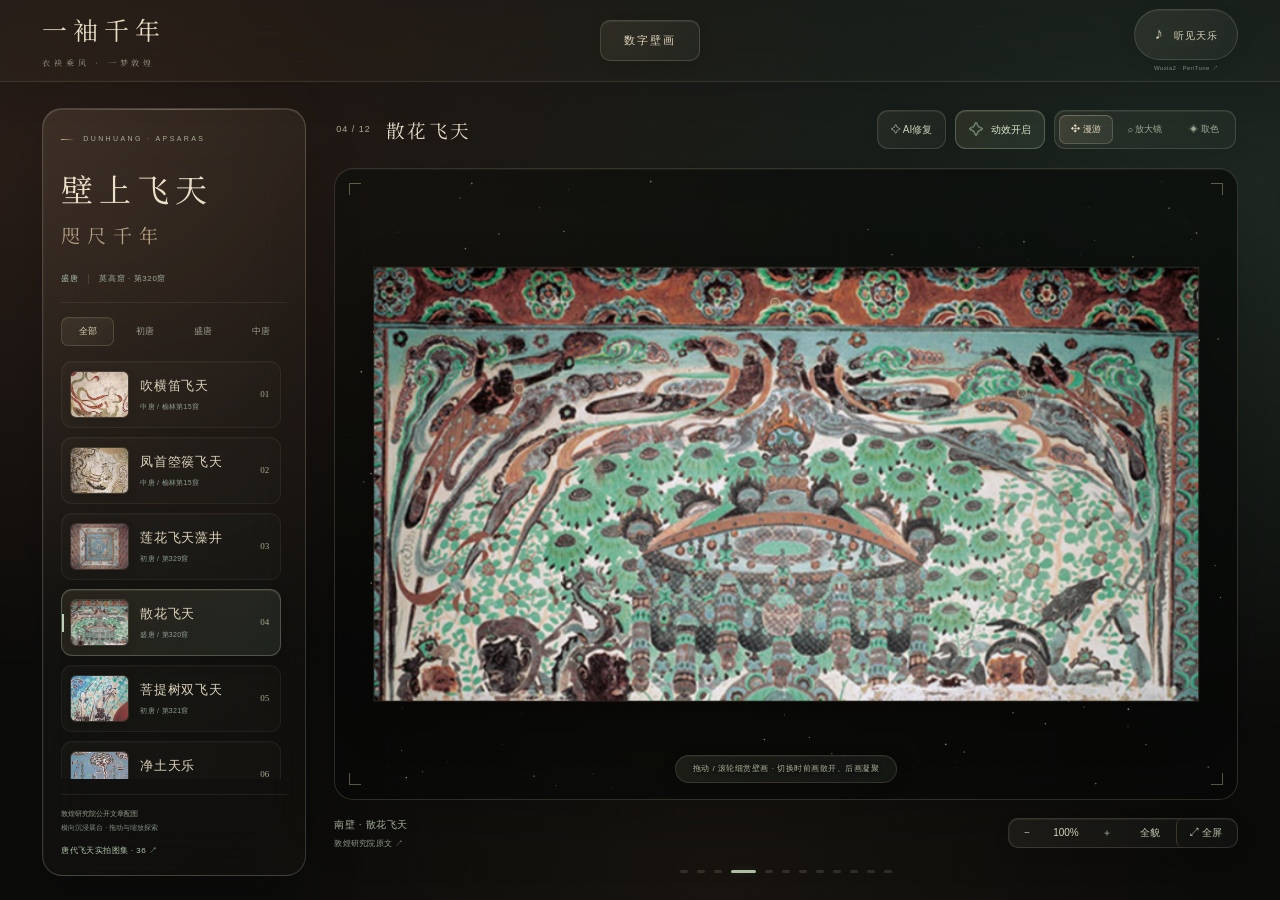
==== commit d2acd01c: "Keep glass gallery controls visible in narrow browser panels" ====
--- a/index.html
+++ b/index.html
@@ -1 +1 @@
-<!doctype html><html lang="zh-CN"><head><meta charset="UTF-8"><meta name="viewport" content="width=device-width,initial-scale=1"><meta name="feitian-build" content="20261022-glass25"><meta name="theme-color" content="#100d0b"><meta name="description" content="横向沉浸式敦煌飞天互动展馆。真实壁画、细粒子切换、精细金尘、拖拽漫游与画面取色，图片来源敦煌研究院。"><title>一袖千年 · 敦煌飞天交互展馆</title><link rel="stylesheet" href="style.css?v=20261022-glass25"><link rel="stylesheet" href="museum.css?v=20261022-glass25"><link rel="stylesheet" href="glass.css?v=20261022-glass25"><link rel="stylesheet" href="polish.css?v=20261022-glass25"></head><body><header><a class="brand" href="#home" aria-label="一袖千年首页"><span>一袖千年<small>衣袂乘风 · 一梦敦煌</small></span></a><nav aria-label="主导航"></nav><div class="sound-wrap"><button class="sound" id="sound" aria-pressed="false"><span>♪</span> 听见天乐</button><a class="sound-source" href="https://peritune.com/blog/2018/10/13/wuxia2/" target="_blank" rel="noopener" title="Wuxia2（古筝与琵琶）· PeriTune · CC BY 4.0 · 当代配乐">Wuxia2 · PeriTune ↗</a></div></header><main></main><script src="app.js?v=20261022-glass25"></script><script src="particles.js?v=20261022-glass25"></script><script src="restore.js?v=20261022-glass25"></script><script src="museum.js?v=20261022-glass25"></script></body></html>+<!doctype html><html lang="zh-CN"><head><meta charset="UTF-8"><meta name="viewport" content="width=device-width,initial-scale=1"><meta name="feitian-build" content="20261022-glass26"><meta name="theme-color" content="#100d0b"><meta name="description" content="横向沉浸式敦煌飞天互动展馆。真实壁画、细粒子切换、精细金尘、拖拽漫游与画面取色，图片来源敦煌研究院。"><title>一袖千年 · 敦煌飞天交互展馆</title><link rel="stylesheet" href="style.css?v=20261022-glass26"><link rel="stylesheet" href="museum.css?v=20261022-glass26"><link rel="stylesheet" href="glass.css?v=20261022-glass26"><link rel="stylesheet" href="polish.css?v=20261022-glass26"></head><body><header><a class="brand" href="#home" aria-label="一袖千年首页"><span>一袖千年<small>衣袂乘风 · 一梦敦煌</small></span></a><nav aria-label="主导航"></nav><div class="sound-wrap"><button class="sound" id="sound" aria-pressed="false"><span>♪</span> 听见天乐</button><a class="sound-source" href="https://peritune.com/blog/2018/10/13/wuxia2/" target="_blank" rel="noopener" title="Wuxia2（古筝与琵琶）· PeriTune · CC BY 4.0 · 当代配乐">Wuxia2 · PeriTune ↗</a></div></header><main></main><script src="app.js?v=20261022-glass26"></script><script src="particles.js?v=20261022-glass26"></script><script src="restore.js?v=20261022-glass26"></script><script src="museum.js?v=20261022-glass26"></script></body></html>
--- a/polish.css
+++ b/polish.css
@@ -28,3 +28,10 @@
 @media(max-height:710px){.museum-mode header{height:65px}.museum-mode #museum{height:calc(100svh - 65px);padding-top:17px;padding-bottom:14px;grid-template-columns:230px minmax(0,1fr)}.museum-mode header .brand{font-size:21px}.museum-mode header .brand small{font-size:7px}.museum-mode header nav .nav-on{padding:7px 19px}.sound-wrap .sound{padding:7px 16px}.exhibit-side{padding:17px 15px 12px;gap:10px;border-radius:16px}.exhibit-side h1{font-size:27px;letter-spacing:5px;margin:12px 0 13px}.exhibit-side h1 span{font-size:16px;letter-spacing:7px;margin-top:4px}.era-filter{padding-top:10px}.era-filter button{font-size:8px;padding:5px 2px}.m-thumb{padding:6px}.m-thumb img{width:48px;height:36px}.m-thumb b{font-size:11px}.m-thumb small{font-size:6px;margin-top:3px}.exhibit-side>.exhibit-selection{gap:7px}.exhibit-main{grid-template-rows:48px minmax(0,1fr) 53px 8px}.viewer-header{padding-bottom:12px}.viewer-header h2{font-size:18px}.restore-button,.motion-toggle{height:34px}.mode-switch{min-height:34px}.viewer-hint{font-size:7px;bottom:12px;padding:5px 13px}.photo-catalog-link{margin-top:6px}.exhibit-side .side-bottom{padding-top:8px}}
 @media(prefers-reduced-transparency:reduce){.exhibit-side,.mode-switch,.motion-toggle,.restore-button,.zoom-bar,.viewer-hint,.museum-mode header,.photo-card,.toolbar{background-color:#20251ee8;backdrop-filter:none;-webkit-backdrop-filter:none}}
 @media(prefers-reduced-motion:reduce){.m-thumb,.era-filter button,.mode-switch button,.restore-button,.motion-toggle,.m-dots button,.photo-card{transition:none}}
+/* Keep the horizontal exhibition fully visible inside a narrow app panel. */
+@media(max-width:1000px){
+ .museum-mode{min-width:0}.museum-mode #museum{min-width:0;grid-template-columns:204px minmax(0,1fr);gap:18px;padding:23px 24px 20px}.exhibit-side{padding:21px 14px 15px;border-radius:17px}.museum-kicker{font-size:6px;letter-spacing:1.6px}.museum-kicker:before{width:10px}.exhibit-side h1{font-size:27px;letter-spacing:4px;margin:15px 0 19px}.exhibit-side h1 span{font-size:17px;letter-spacing:5px}.m-thumb{padding:8px 6px;gap:8px}.m-thumb img{width:45px;height:39px}.m-thumb b{font-size:10px;letter-spacing:.3px}.m-thumb small{font-size:6px;letter-spacing:0}.m-thumb i{font-size:8px;padding-right:0}.era-filter button{font-size:8px}.exhibit-main{grid-template-rows:91px minmax(0,1fr) 66px 10px}.viewer-header{flex-direction:column;align-items:stretch;justify-content:flex-start;gap:10px;padding-bottom:15px}.viewer-header>div:first-child{height:25px;gap:12px}.viewer-header h2{font-size:19px;letter-spacing:1.5px}.viewer-header>.viewer-actions{justify-content:flex-end;gap:7px}.restore-button,.motion-toggle{font-size:9px;height:34px;padding:0 10px}.mode-switch{min-height:34px}.mode-switch button{font-size:9px;padding:4px 9px}.work-credit{font-size:9px}.work-credit a{font-size:7px}.viewer-footer{gap:10px}.zoom-bar{flex-shrink:0}.zoom-bar button{font-size:9px;padding-left:7px;padding-right:7px}.viewer-hint{font-size:7px;padding:5px 12px;letter-spacing:0}.m-view{border-radius:16px}
+}
+@media(max-width:720px){
+ .museum-mode #museum{grid-template-columns:171px minmax(0,1fr);gap:12px;padding:17px 14px 15px}.museum-mode header{padding:0 17px;gap:12px}.museum-mode header .brand{font-size:21px;letter-spacing:4px}.museum-mode header .brand small{font-size:6px;letter-spacing:2px}.museum-mode header nav{display:flex}.museum-mode header nav .nav-on{font-size:9px;padding:7px 12px;letter-spacing:1px}.sound-wrap .sound{padding:8px 11px;font-size:8px;white-space:nowrap}.sound-source{font-size:5px}.exhibit-side{padding:17px 11px 13px;gap:12px}.exhibit-side h1{font-size:24px;letter-spacing:3px}.exhibit-side h1 span{font-size:15px;letter-spacing:5px}.museum-kicker{font-size:5px;letter-spacing:1px;gap:5px}.m-thumb{gap:7px;padding:7px 5px}.m-thumb img{width:37px;height:33px}.m-thumb b{font-size:9px}.m-thumb small{font-size:5.5px}.m-thumb i{display:none}.exhibit-era{font-size:6px;gap:6px}.viewer-header h2{font-size:16px;letter-spacing:0}.viewer-header>div:first-child{gap:7px}.viewer-header>div>span{font-size:8px}.viewer-header>.viewer-actions{justify-content:flex-start;flex-wrap:wrap;gap:5px}.exhibit-main{grid-template-rows:119px minmax(0,1fr) 82px 10px}.restore-button,.motion-toggle{height:29px;padding:0 7px;font-size:8px}.mode-switch{min-height:29px}.mode-switch button{padding:3px 7px;font-size:8px}.viewer-footer{align-items:flex-start;justify-content:center;flex-direction:column;gap:7px;padding-top:8px}.zoom-bar{align-self:flex-end}.zoom-bar button{min-height:24px;font-size:8px;padding:2px 5px}.zoom-bar output{font-size:8px}.viewer-hint{display:none}.photo-catalog-link{font-size:7px}.side-bottom p{font-size:6px}.landscape-note{font-size:6px}.m-dots{gap:6px}.m-dots button{width:5px}.m-dots button.on{width:16px}
+}
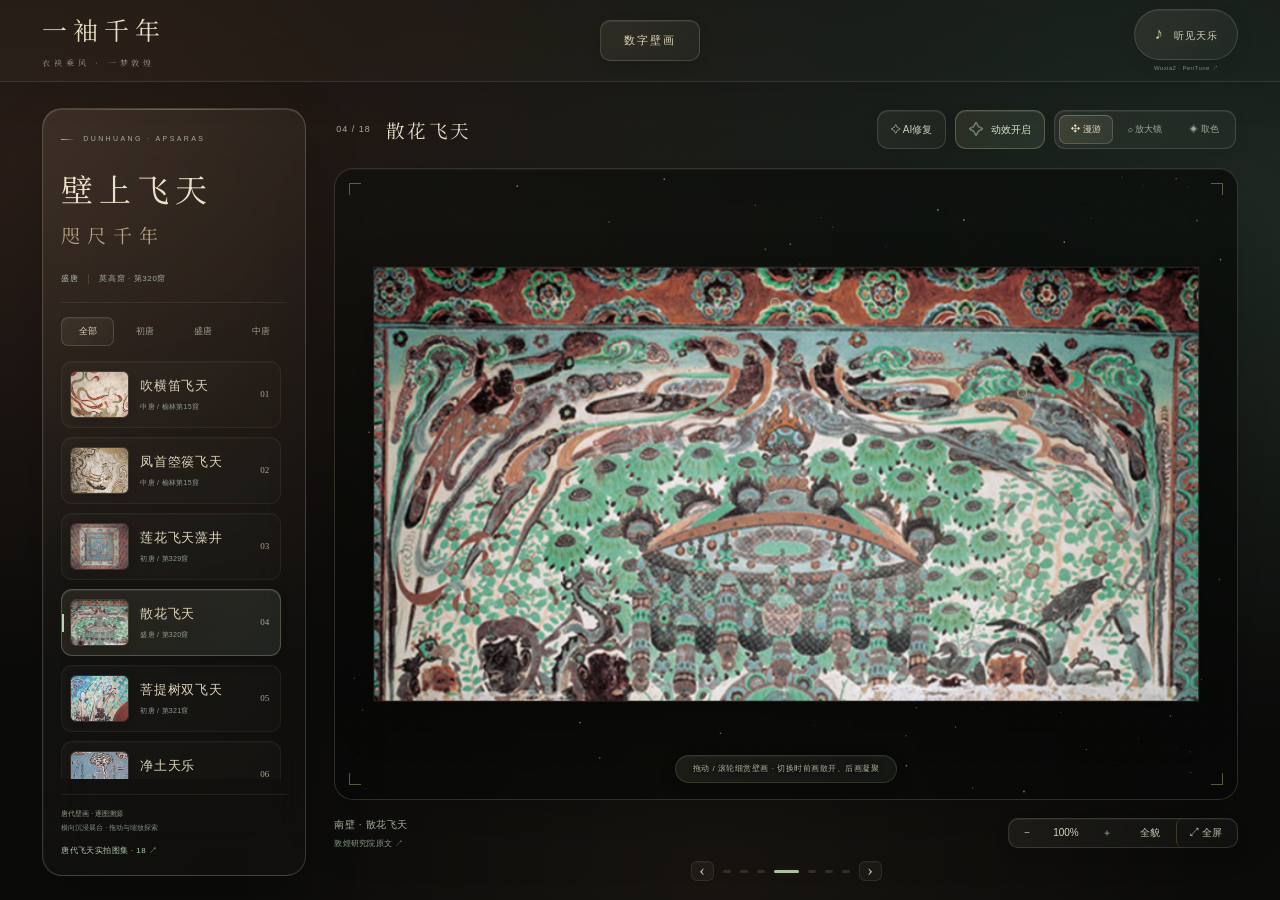
==== commit 7149d9e7: "Replace watermarked previews with six verified Tang mural photographs" ====
--- a/index.html
+++ b/index.html
@@ -1 +1 @@
-<!doctype html><html lang="zh-CN"><head><meta charset="UTF-8"><meta name="viewport" content="width=device-width,initial-scale=1"><meta name="feitian-build" content="20261022-glass26"><meta name="theme-color" content="#100d0b"><meta name="description" content="横向沉浸式敦煌飞天互动展馆。真实壁画、细粒子切换、精细金尘、拖拽漫游与画面取色，图片来源敦煌研究院。"><title>一袖千年 · 敦煌飞天交互展馆</title><link rel="stylesheet" href="style.css?v=20261022-glass26"><link rel="stylesheet" href="museum.css?v=20261022-glass26"><link rel="stylesheet" href="glass.css?v=20261022-glass26"><link rel="stylesheet" href="polish.css?v=20261022-glass26"></head><body><header><a class="brand" href="#home" aria-label="一袖千年首页"><span>一袖千年<small>衣袂乘风 · 一梦敦煌</small></span></a><nav aria-label="主导航"></nav><div class="sound-wrap"><button class="sound" id="sound" aria-pressed="false"><span>♪</span> 听见天乐</button><a class="sound-source" href="https://peritune.com/blog/2018/10/13/wuxia2/" target="_blank" rel="noopener" title="Wuxia2（古筝与琵琶）· PeriTune · CC BY 4.0 · 当代配乐">Wuxia2 · PeriTune ↗</a></div></header><main></main><script src="app.js?v=20261022-glass26"></script><script src="particles.js?v=20261022-glass26"></script><script src="restore.js?v=20261022-glass26"></script><script src="museum.js?v=20261022-glass26"></script></body></html>+<!doctype html><html lang="zh-CN"><head><meta charset="UTF-8"><meta name="viewport" content="width=device-width,initial-scale=1"><meta name="feitian-build" content="20261022-clean27"><meta name="theme-color" content="#100d0b"><meta name="description" content="横向沉浸式敦煌飞天互动展馆。真实壁画、细粒子切换、精细金尘、拖拽漫游与画面取色，图片来源敦煌研究院。"><title>一袖千年 · 敦煌飞天交互展馆</title><link rel="stylesheet" href="style.css?v=20261022-clean27"><link rel="stylesheet" href="museum.css?v=20261022-clean27"><link rel="stylesheet" href="glass.css?v=20261022-clean27"><link rel="stylesheet" href="polish.css?v=20261022-clean27"></head><body><header><a class="brand" href="#home" aria-label="一袖千年首页"><span>一袖千年<small>衣袂乘风 · 一梦敦煌</small></span></a><nav aria-label="主导航"></nav><div class="sound-wrap"><button class="sound" id="sound" aria-pressed="false"><span>♪</span> 听见天乐</button><a class="sound-source" href="https://peritune.com/blog/2018/10/13/wuxia2/" target="_blank" rel="noopener" title="Wuxia2（古筝与琵琶）· PeriTune · CC BY 4.0 · 当代配乐">Wuxia2 · PeriTune ↗</a></div></header><main></main><script src="app.js?v=20261022-clean27"></script><script src="particles.js?v=20261022-clean27"></script><script src="restore.js?v=20261022-clean27"></script><script src="photos-data.js?v=20261022-clean27"></script><script src="museum.js?v=20261022-clean27"></script></body></html>
--- a/polish.css
+++ b/polish.css
@@ -1,4 +1,5 @@
 /* Smoked glass, mineral colour and quiet exhibition typography. */
+.m-dots button.m-step{width:23px!important;height:20px!important;line-height:18px;padding:0;border-radius:6px;color:#bec9ae;font:17px/18px Georgia,serif;background:#d8d3b30b;border:1px solid #d2c6a01c;box-shadow:inset 0 1px 0 #fff1cc08;flex-shrink:0}.m-dots button.m-step:hover{background:#c2cba51c;border-color:#c2cba547}.m-dots button.m-step:disabled{opacity:.35;cursor:default}.restore-button:disabled{opacity:.42;cursor:default}.restore-button:disabled:hover{background:linear-gradient(125deg,#eadbbc12,#c6d6c20a);border-color:var(--ui-border);color:#c9ceb8}
 :root{--paper:#e6dfcf;--gold:#c8b28e;--muted:#9e9f91;--line:#ded8c51f;--ui-border:rgba(231,225,205,.15);--ui-highlight:rgba(255,247,222,.12);--ui-shadow:0 16px 42px #00000026,inset 0 1px 0 var(--ui-highlight);--ui-blur:blur(28px) saturate(118%)}
 .museum-mode{background-color:#0b0b0a;background-image:radial-gradient(ellipse at 4% 18%,#9c634c36,transparent 49%),radial-gradient(ellipse at 94% 23%,#6a997f36,transparent 54%),radial-gradient(ellipse at 56% 100%,#96734a17,transparent 48%)}
 .museum-mode:before{opacity:.012}.museum-mode #museum{background:none;padding:26px 3.3% 24px;gap:28px;grid-template-columns:264px minmax(0,1fr)}
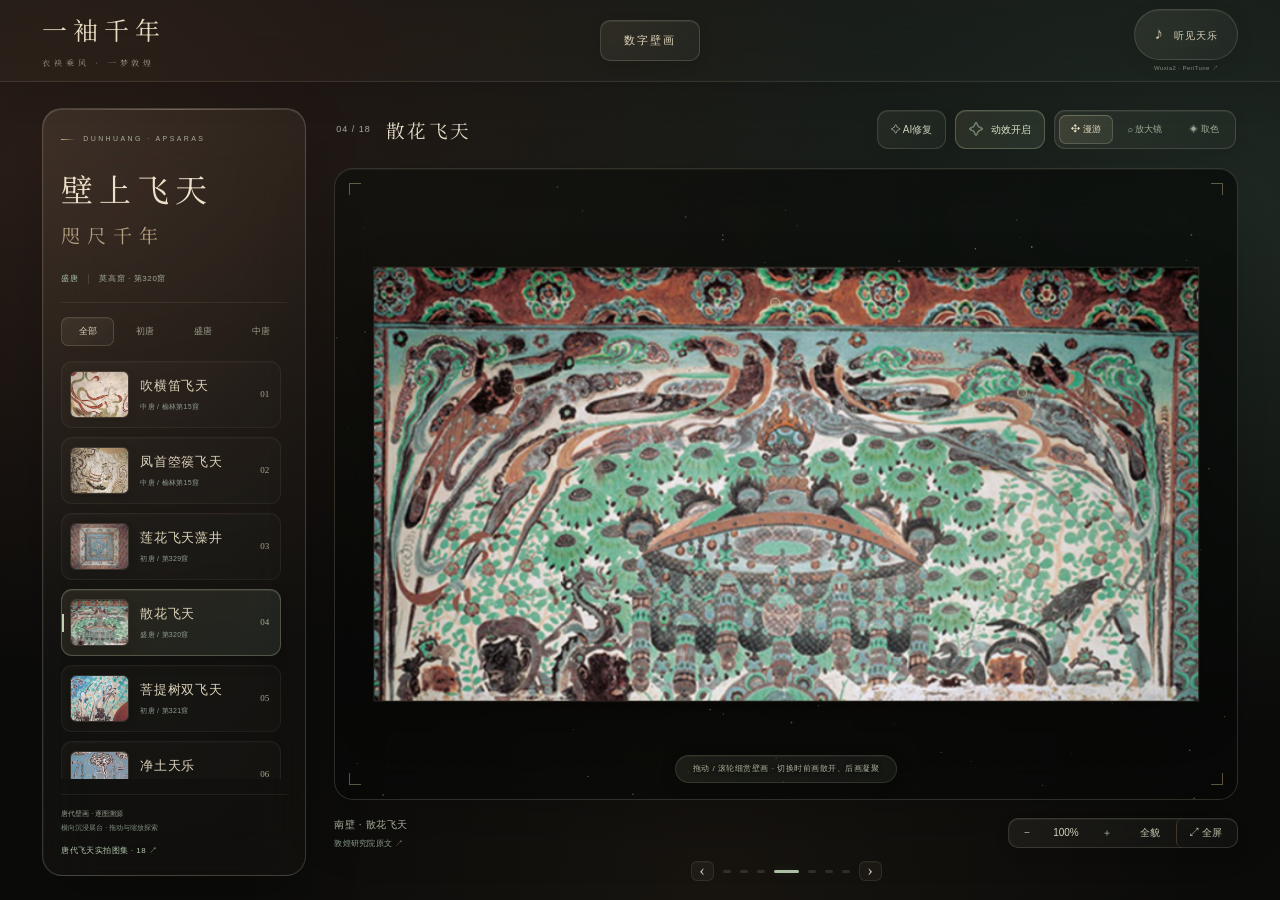
==== commit 018a9dcf: "Provide AI restoration for all eighteen mural photographs" ====
--- a/index.html
+++ b/index.html
@@ -1 +1 @@
-<!doctype html><html lang="zh-CN"><head><meta charset="UTF-8"><meta name="viewport" content="width=device-width,initial-scale=1"><meta name="feitian-build" content="20261022-clean27"><meta name="theme-color" content="#100d0b"><meta name="description" content="横向沉浸式敦煌飞天互动展馆。真实壁画、细粒子切换、精细金尘、拖拽漫游与画面取色，图片来源敦煌研究院。"><title>一袖千年 · 敦煌飞天交互展馆</title><link rel="stylesheet" href="style.css?v=20261022-clean27"><link rel="stylesheet" href="museum.css?v=20261022-clean27"><link rel="stylesheet" href="glass.css?v=20261022-clean27"><link rel="stylesheet" href="polish.css?v=20261022-clean27"></head><body><header><a class="brand" href="#home" aria-label="一袖千年首页"><span>一袖千年<small>衣袂乘风 · 一梦敦煌</small></span></a><nav aria-label="主导航"></nav><div class="sound-wrap"><button class="sound" id="sound" aria-pressed="false"><span>♪</span> 听见天乐</button><a class="sound-source" href="https://peritune.com/blog/2018/10/13/wuxia2/" target="_blank" rel="noopener" title="Wuxia2（古筝与琵琶）· PeriTune · CC BY 4.0 · 当代配乐">Wuxia2 · PeriTune ↗</a></div></header><main></main><script src="app.js?v=20261022-clean27"></script><script src="particles.js?v=20261022-clean27"></script><script src="restore.js?v=20261022-clean27"></script><script src="photos-data.js?v=20261022-clean27"></script><script src="museum.js?v=20261022-clean27"></script></body></html>+<!doctype html><html lang="zh-CN"><head><meta charset="UTF-8"><meta name="viewport" content="width=device-width,initial-scale=1"><meta name="feitian-build" content="20261023-restore28"><meta name="theme-color" content="#100d0b"><meta name="description" content="横向沉浸式敦煌飞天互动展馆。真实壁画、细粒子切换、精细金尘、拖拽漫游与画面取色，图片来源敦煌研究院。"><title>一袖千年 · 敦煌飞天交互展馆</title><link rel="stylesheet" href="style.css?v=20261023-restore28"><link rel="stylesheet" href="museum.css?v=20261023-restore28"><link rel="stylesheet" href="glass.css?v=20261023-restore28"><link rel="stylesheet" href="polish.css?v=20261023-restore28"></head><body><header><a class="brand" href="#home" aria-label="一袖千年首页"><span>一袖千年<small>衣袂乘风 · 一梦敦煌</small></span></a><nav aria-label="主导航"></nav><div class="sound-wrap"><button class="sound" id="sound" aria-pressed="false"><span>♪</span> 听见天乐</button><a class="sound-source" href="https://peritune.com/blog/2018/10/13/wuxia2/" target="_blank" rel="noopener" title="Wuxia2（古筝与琵琶）· PeriTune · CC BY 4.0 · 当代配乐">Wuxia2 · PeriTune ↗</a></div></header><main></main><script src="app.js?v=20261023-restore28"></script><script src="particles.js?v=20261023-restore28"></script><script src="restore.js?v=20261023-restore28"></script><script src="photos-data.js?v=20261023-restore28"></script><script src="museum.js?v=20261023-restore28"></script></body></html>
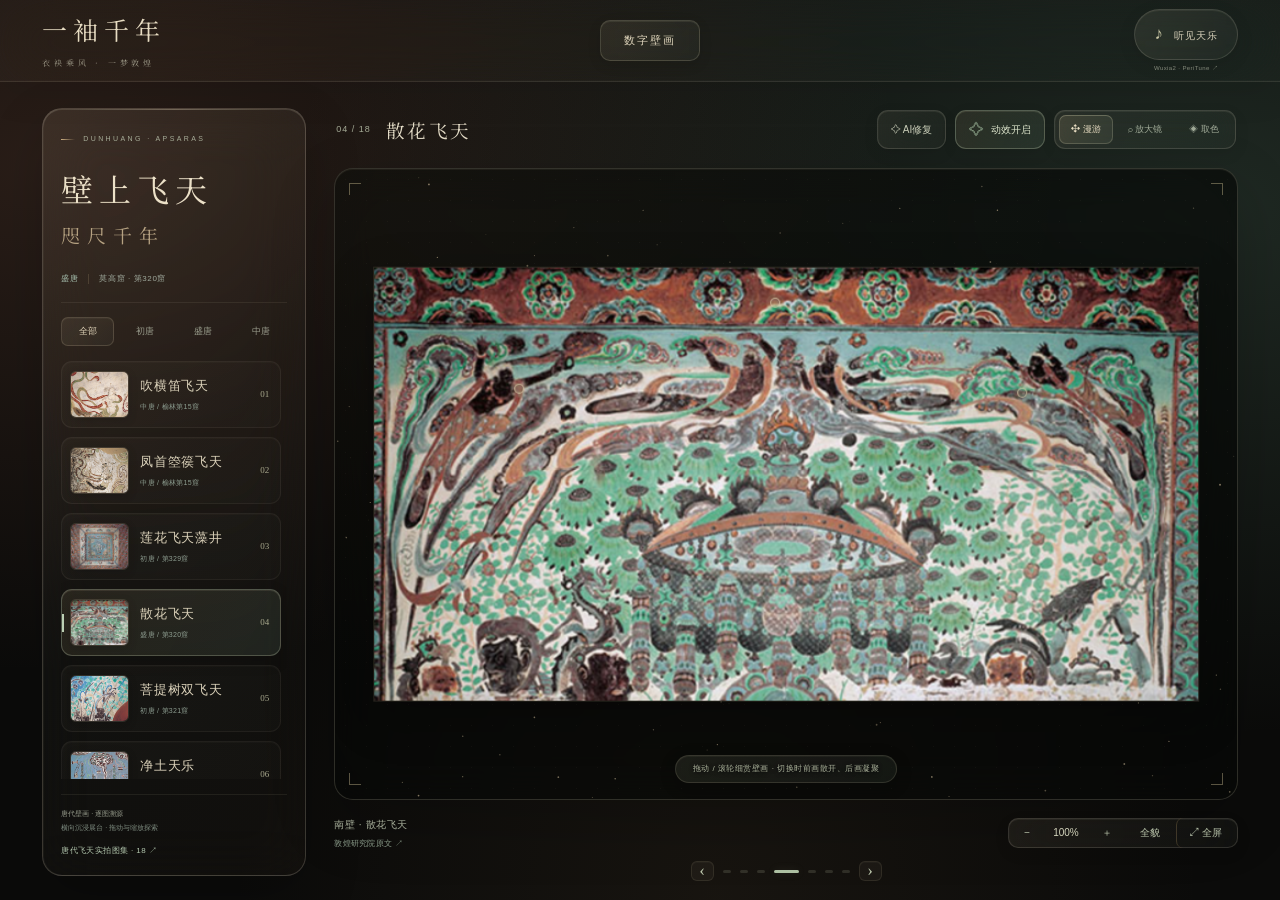
==== commit 9964a444: "Remove the abdominal plaster crack from the flute apsara restoration" ====
--- a/index.html
+++ b/index.html
@@ -1 +1 @@
-<!doctype html><html lang="zh-CN"><head><meta charset="UTF-8"><meta name="viewport" content="width=device-width,initial-scale=1"><meta name="feitian-build" content="20261023-restore28"><meta name="theme-color" content="#100d0b"><meta name="description" content="横向沉浸式敦煌飞天互动展馆。真实壁画、细粒子切换、精细金尘、拖拽漫游与画面取色，图片来源敦煌研究院。"><title>一袖千年 · 敦煌飞天交互展馆</title><link rel="stylesheet" href="style.css?v=20261023-restore28"><link rel="stylesheet" href="museum.css?v=20261023-restore28"><link rel="stylesheet" href="glass.css?v=20261023-restore28"><link rel="stylesheet" href="polish.css?v=20261023-restore28"></head><body><header><a class="brand" href="#home" aria-label="一袖千年首页"><span>一袖千年<small>衣袂乘风 · 一梦敦煌</small></span></a><nav aria-label="主导航"></nav><div class="sound-wrap"><button class="sound" id="sound" aria-pressed="false"><span>♪</span> 听见天乐</button><a class="sound-source" href="https://peritune.com/blog/2018/10/13/wuxia2/" target="_blank" rel="noopener" title="Wuxia2（古筝与琵琶）· PeriTune · CC BY 4.0 · 当代配乐">Wuxia2 · PeriTune ↗</a></div></header><main></main><script src="app.js?v=20261023-restore28"></script><script src="particles.js?v=20261023-restore28"></script><script src="restore.js?v=20261023-restore28"></script><script src="photos-data.js?v=20261023-restore28"></script><script src="museum.js?v=20261023-restore28"></script></body></html>+<!doctype html><html lang="zh-CN"><head><meta charset="UTF-8"><meta name="viewport" content="width=device-width,initial-scale=1"><meta name="feitian-build" content="20261023-abdomen29"><meta name="theme-color" content="#100d0b"><meta name="description" content="横向沉浸式敦煌飞天互动展馆。真实壁画、细粒子切换、精细金尘、拖拽漫游与画面取色，图片来源敦煌研究院。"><title>一袖千年 · 敦煌飞天交互展馆</title><link rel="stylesheet" href="style.css?v=20261023-abdomen29"><link rel="stylesheet" href="museum.css?v=20261023-abdomen29"><link rel="stylesheet" href="glass.css?v=20261023-abdomen29"><link rel="stylesheet" href="polish.css?v=20261023-abdomen29"></head><body><header><a class="brand" href="#home" aria-label="一袖千年首页"><span>一袖千年<small>衣袂乘风 · 一梦敦煌</small></span></a><nav aria-label="主导航"></nav><div class="sound-wrap"><button class="sound" id="sound" aria-pressed="false"><span>♪</span> 听见天乐</button><a class="sound-source" href="https://peritune.com/blog/2018/10/13/wuxia2/" target="_blank" rel="noopener" title="Wuxia2（古筝与琵琶）· PeriTune · CC BY 4.0 · 当代配乐">Wuxia2 · PeriTune ↗</a></div></header><main></main><script src="app.js?v=20261023-abdomen29"></script><script src="particles.js?v=20261023-abdomen29"></script><script src="restore.js?v=20261023-abdomen29"></script><script src="photos-data.js?v=20261023-abdomen29"></script><script src="museum.js?v=20261023-abdomen29"></script></body></html>
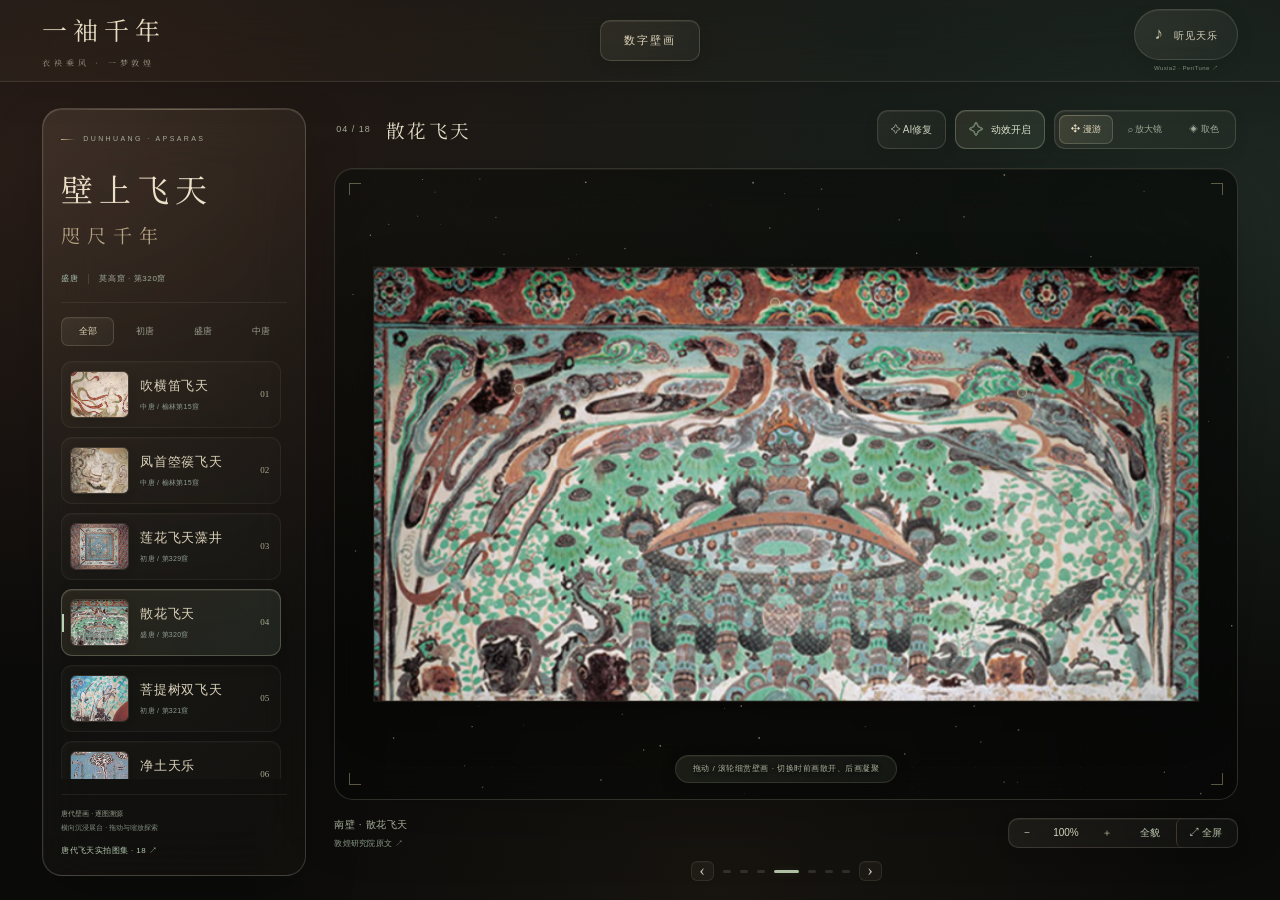
==== commit 69a67e03: "Load murals independently with lossless assets, retries and graceful fallback" ====
--- a/index.html
+++ b/index.html
@@ -1 +1 @@
-<!doctype html><html lang="zh-CN"><head><meta charset="UTF-8"><meta name="viewport" content="width=device-width,initial-scale=1"><meta name="feitian-build" content="20261023-abdomen29"><meta name="theme-color" content="#100d0b"><meta name="description" content="横向沉浸式敦煌飞天互动展馆。真实壁画、细粒子切换、精细金尘、拖拽漫游与画面取色，图片来源敦煌研究院。"><title>一袖千年 · 敦煌飞天交互展馆</title><link rel="stylesheet" href="style.css?v=20261023-abdomen29"><link rel="stylesheet" href="museum.css?v=20261023-abdomen29"><link rel="stylesheet" href="glass.css?v=20261023-abdomen29"><link rel="stylesheet" href="polish.css?v=20261023-abdomen29"></head><body><header><a class="brand" href="#home" aria-label="一袖千年首页"><span>一袖千年<small>衣袂乘风 · 一梦敦煌</small></span></a><nav aria-label="主导航"></nav><div class="sound-wrap"><button class="sound" id="sound" aria-pressed="false"><span>♪</span> 听见天乐</button><a class="sound-source" href="https://peritune.com/blog/2018/10/13/wuxia2/" target="_blank" rel="noopener" title="Wuxia2（古筝与琵琶）· PeriTune · CC BY 4.0 · 当代配乐">Wuxia2 · PeriTune ↗</a></div></header><main></main><script src="app.js?v=20261023-abdomen29"></script><script src="particles.js?v=20261023-abdomen29"></script><script src="restore.js?v=20261023-abdomen29"></script><script src="photos-data.js?v=20261023-abdomen29"></script><script src="museum.js?v=20261023-abdomen29"></script></body></html>+<!doctype html><html lang="zh-CN"><head><meta charset="UTF-8"><meta name="viewport" content="width=device-width,initial-scale=1"><meta name="feitian-build" content="20261025-loading30"><meta name="theme-color" content="#100d0b"><meta name="description" content="横向沉浸式敦煌飞天互动展馆。真实壁画、细粒子切换、精细金尘、拖拽漫游与画面取色，图片来源敦煌研究院。"><title>一袖千年 · 敦煌飞天交互展馆</title><link rel="stylesheet" href="style.css?v=20261025-loading30"><link rel="stylesheet" href="museum.css?v=20261025-loading30"><link rel="stylesheet" href="glass.css?v=20261025-loading30"><link rel="stylesheet" href="polish.css?v=20261025-loading30"></head><body><header><a class="brand" href="#home" aria-label="一袖千年首页"><span>一袖千年<small>衣袂乘风 · 一梦敦煌</small></span></a><nav aria-label="主导航"></nav><div class="sound-wrap"><button class="sound" id="sound" aria-pressed="false"><span>♪</span> 听见天乐</button><a class="sound-source" href="https://peritune.com/blog/2018/10/13/wuxia2/" target="_blank" rel="noopener" title="Wuxia2（古筝与琵琶）· PeriTune · CC BY 4.0 · 当代配乐">Wuxia2 · PeriTune ↗</a></div></header><main></main><script src="delivery-data.js?v=20261025-loading30"></script><script src="image-loader.js?v=20261025-loading30"></script><script src="app.js?v=20261025-loading30"></script><script src="particles.js?v=20261025-loading30"></script><script src="restore.js?v=20261025-loading30"></script><script src="photos-data.js?v=20261025-loading30"></script><script src="museum.js?v=20261025-loading30"></script></body></html>
--- a/polish.css
+++ b/polish.css
@@ -36,3 +36,5 @@
 @media(max-width:720px){
  .museum-mode #museum{grid-template-columns:171px minmax(0,1fr);gap:12px;padding:17px 14px 15px}.museum-mode header{padding:0 17px;gap:12px}.museum-mode header .brand{font-size:21px;letter-spacing:4px}.museum-mode header .brand small{font-size:6px;letter-spacing:2px}.museum-mode header nav{display:flex}.museum-mode header nav .nav-on{font-size:9px;padding:7px 12px;letter-spacing:1px}.sound-wrap .sound{padding:8px 11px;font-size:8px;white-space:nowrap}.sound-source{font-size:5px}.exhibit-side{padding:17px 11px 13px;gap:12px}.exhibit-side h1{font-size:24px;letter-spacing:3px}.exhibit-side h1 span{font-size:15px;letter-spacing:5px}.museum-kicker{font-size:5px;letter-spacing:1px;gap:5px}.m-thumb{gap:7px;padding:7px 5px}.m-thumb img{width:37px;height:33px}.m-thumb b{font-size:9px}.m-thumb small{font-size:5.5px}.m-thumb i{display:none}.exhibit-era{font-size:6px;gap:6px}.viewer-header h2{font-size:16px;letter-spacing:0}.viewer-header>div:first-child{gap:7px}.viewer-header>div>span{font-size:8px}.viewer-header>.viewer-actions{justify-content:flex-start;flex-wrap:wrap;gap:5px}.exhibit-main{grid-template-rows:119px minmax(0,1fr) 82px 10px}.restore-button,.motion-toggle{height:29px;padding:0 7px;font-size:8px}.mode-switch{min-height:29px}.mode-switch button{padding:3px 7px;font-size:8px}.viewer-footer{align-items:flex-start;justify-content:center;flex-direction:column;gap:7px;padding-top:8px}.zoom-bar{align-self:flex-end}.zoom-bar button{min-height:24px;font-size:8px;padding:2px 5px}.zoom-bar output{font-size:8px}.viewer-hint{display:none}.photo-catalog-link{font-size:7px}.side-bottom p{font-size:6px}.landscape-note{font-size:6px}.m-dots{gap:6px}.m-dots button{width:5px}.m-dots button.on{width:16px}
 }
+
+.load-notice{position:absolute;z-index:12;left:50%;top:22px;transform:translateX(-50%);display:flex;align-items:center;gap:14px;max-width:90%;padding:11px 17px;border:1px solid #d1c59944;border-radius:12px;background:#211e18cf;backdrop-filter:blur(18px);color:#e5d6b8;font-size:12px;line-height:1.6;box-shadow:0 8px 30px #0004;pointer-events:none}.load-notice[hidden]{display:none}.load-notice button{pointer-events:auto;white-space:nowrap;border:1px solid #c7bc8c77;border-radius:7px;padding:5px 11px;color:#f1dfba;cursor:pointer}.m-view:not([data-has-image]) .load-notice{top:50%;transform:translate(-50%,-50%)}.m-view[aria-busy=true]{cursor:progress}
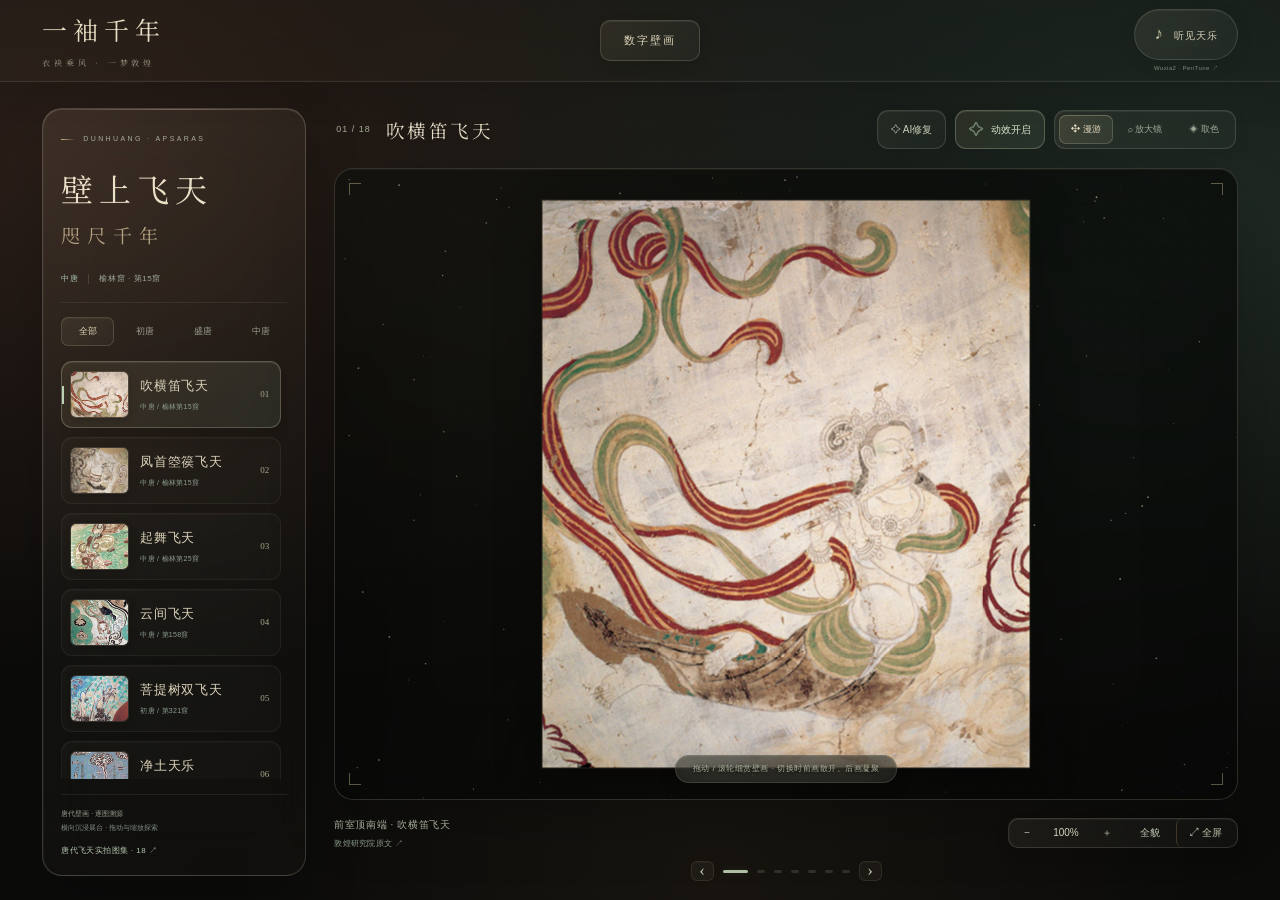
==== commit 9e29b41b: "Order murals by prominent apsara subjects" ====
--- a/index.html
+++ b/index.html
@@ -1 +1 @@
-<!doctype html><html lang="zh-CN"><head><meta charset="UTF-8"><meta name="viewport" content="width=device-width,initial-scale=1"><meta name="feitian-build" content="20261025-loading30"><meta name="theme-color" content="#100d0b"><meta name="description" content="横向沉浸式敦煌飞天互动展馆。真实壁画、细粒子切换、精细金尘、拖拽漫游与画面取色，图片来源敦煌研究院。"><title>一袖千年 · 敦煌飞天交互展馆</title><link rel="stylesheet" href="style.css?v=20261025-loading30"><link rel="stylesheet" href="museum.css?v=20261025-loading30"><link rel="stylesheet" href="glass.css?v=20261025-loading30"><link rel="stylesheet" href="polish.css?v=20261025-loading30"></head><body><header><a class="brand" href="#home" aria-label="一袖千年首页"><span>一袖千年<small>衣袂乘风 · 一梦敦煌</small></span></a><nav aria-label="主导航"></nav><div class="sound-wrap"><button class="sound" id="sound" aria-pressed="false"><span>♪</span> 听见天乐</button><a class="sound-source" href="https://peritune.com/blog/2018/10/13/wuxia2/" target="_blank" rel="noopener" title="Wuxia2（古筝与琵琶）· PeriTune · CC BY 4.0 · 当代配乐">Wuxia2 · PeriTune ↗</a></div></header><main></main><script src="delivery-data.js?v=20261025-loading30"></script><script src="image-loader.js?v=20261025-loading30"></script><script src="app.js?v=20261025-loading30"></script><script src="particles.js?v=20261025-loading30"></script><script src="restore.js?v=20261025-loading30"></script><script src="photos-data.js?v=20261025-loading30"></script><script src="museum.js?v=20261025-loading30"></script></body></html>+<!doctype html><html lang="zh-CN"><head><meta charset="UTF-8"><meta name="viewport" content="width=device-width,initial-scale=1"><meta name="feitian-build" content="20261026-order32"><meta name="theme-color" content="#100d0b"><meta name="description" content="横向沉浸式敦煌飞天互动展馆。真实壁画、细粒子切换、精细金尘、拖拽漫游与画面取色，图片来源敦煌研究院。"><title>一袖千年 · 敦煌飞天交互展馆</title><link rel="stylesheet" href="style.css?v=20261026-order32"><link rel="stylesheet" href="museum.css?v=20261026-order32"><link rel="stylesheet" href="glass.css?v=20261026-order32"><link rel="stylesheet" href="polish.css?v=20261026-order32"></head><body><header><a class="brand" href="#home" aria-label="一袖千年首页"><span>一袖千年<small>衣袂乘风 · 一梦敦煌</small></span></a><nav aria-label="主导航"></nav><div class="sound-wrap"><button class="sound" id="sound" aria-pressed="false"><span>♪</span> 听见天乐</button><a class="sound-source" href="https://peritune.com/blog/2018/10/13/wuxia2/" target="_blank" rel="noopener" title="Wuxia2（古筝与琵琶）· PeriTune · CC BY 4.0 · 当代配乐">Wuxia2 · PeriTune ↗</a></div></header><main></main><script src="delivery-data.js?v=20261026-order32"></script><script src="image-loader.js?v=20261026-order32"></script><script src="app.js?v=20261026-order32"></script><script src="particles.js?v=20261026-order32"></script><script src="restore.js?v=20261026-order32"></script><script src="photos-data.js?v=20261026-order32"></script><script src="museum.js?v=20261026-order32"></script></body></html>
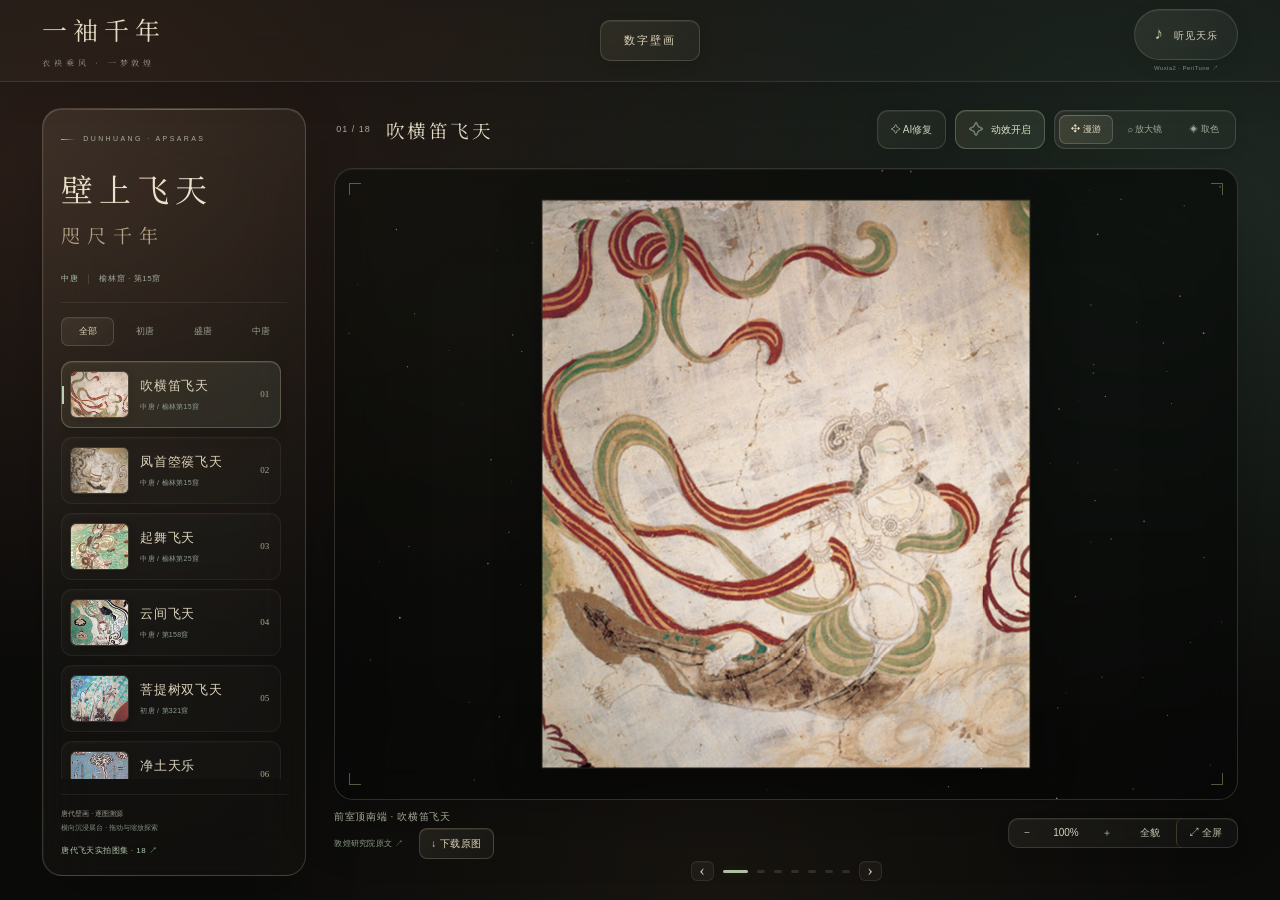
==== commit f21957ca: "Add downloads for displayed original or restored murals and remove viewer hint" ====
--- a/index.html
+++ b/index.html
@@ -1 +1 @@
-<!doctype html><html lang="zh-CN"><head><meta charset="UTF-8"><meta name="viewport" content="width=device-width,initial-scale=1"><meta name="feitian-build" content="20261026-order32"><meta name="theme-color" content="#100d0b"><meta name="description" content="横向沉浸式敦煌飞天互动展馆。真实壁画、细粒子切换、精细金尘、拖拽漫游与画面取色，图片来源敦煌研究院。"><title>一袖千年 · 敦煌飞天交互展馆</title><link rel="stylesheet" href="style.css?v=20261026-order32"><link rel="stylesheet" href="museum.css?v=20261026-order32"><link rel="stylesheet" href="glass.css?v=20261026-order32"><link rel="stylesheet" href="polish.css?v=20261026-order32"></head><body><header><a class="brand" href="#home" aria-label="一袖千年首页"><span>一袖千年<small>衣袂乘风 · 一梦敦煌</small></span></a><nav aria-label="主导航"></nav><div class="sound-wrap"><button class="sound" id="sound" aria-pressed="false"><span>♪</span> 听见天乐</button><a class="sound-source" href="https://peritune.com/blog/2018/10/13/wuxia2/" target="_blank" rel="noopener" title="Wuxia2（古筝与琵琶）· PeriTune · CC BY 4.0 · 当代配乐">Wuxia2 · PeriTune ↗</a></div></header><main></main><script src="delivery-data.js?v=20261026-order32"></script><script src="image-loader.js?v=20261026-order32"></script><script src="app.js?v=20261026-order32"></script><script src="particles.js?v=20261026-order32"></script><script src="restore.js?v=20261026-order32"></script><script src="photos-data.js?v=20261026-order32"></script><script src="museum.js?v=20261026-order32"></script></body></html>+<!doctype html><html lang="zh-CN"><head><meta charset="UTF-8"><meta name="viewport" content="width=device-width,initial-scale=1"><meta name="feitian-build" content="20261026-download33"><meta name="theme-color" content="#100d0b"><meta name="description" content="横向沉浸式敦煌飞天互动展馆。真实壁画、细粒子切换、精细金尘、拖拽漫游与画面取色，图片来源敦煌研究院。"><title>一袖千年 · 敦煌飞天交互展馆</title><link rel="stylesheet" href="style.css?v=20261026-download33"><link rel="stylesheet" href="museum.css?v=20261026-download33"><link rel="stylesheet" href="glass.css?v=20261026-download33"><link rel="stylesheet" href="polish.css?v=20261026-download33"></head><body><header><a class="brand" href="#home" aria-label="一袖千年首页"><span>一袖千年<small>衣袂乘风 · 一梦敦煌</small></span></a><nav aria-label="主导航"></nav><div class="sound-wrap"><button class="sound" id="sound" aria-pressed="false"><span>♪</span> 听见天乐</button><a class="sound-source" href="https://peritune.com/blog/2018/10/13/wuxia2/" target="_blank" rel="noopener" title="Wuxia2（古筝与琵琶）· PeriTune · CC BY 4.0 · 当代配乐">Wuxia2 · PeriTune ↗</a></div></header><main></main><script src="delivery-data.js?v=20261026-download33"></script><script src="image-loader.js?v=20261026-download33"></script><script src="download.js?v=20261026-download33"></script><script src="app.js?v=20261026-download33"></script><script src="particles.js?v=20261026-download33"></script><script src="restore.js?v=20261026-download33"></script><script src="photos-data.js?v=20261026-download33"></script><script src="museum.js?v=20261026-download33"></script></body></html>
--- a/polish.css
+++ b/polish.css
@@ -38,3 +38,11 @@
 }
 
 .load-notice{position:absolute;z-index:12;left:50%;top:22px;transform:translateX(-50%);display:flex;align-items:center;gap:14px;max-width:90%;padding:11px 17px;border:1px solid #d1c59944;border-radius:12px;background:#211e18cf;backdrop-filter:blur(18px);color:#e5d6b8;font-size:12px;line-height:1.6;box-shadow:0 8px 30px #0004;pointer-events:none}.load-notice[hidden]{display:none}.load-notice button{pointer-events:auto;white-space:nowrap;border:1px solid #c7bc8c77;border-radius:7px;padding:5px 11px;color:#f1dfba;cursor:pointer}.m-view:not([data-has-image]) .load-notice{top:50%;transform:translate(-50%,-50%)}.m-view[aria-busy=true]{cursor:progress}
+
+/* Full-size downloads share the gallery's frosted controls. */
+.work-links{display:flex;align-items:center;gap:16px;flex-wrap:wrap}
+.work-credit a.mural-download,.source-row a.mural-download{display:inline-flex;align-items:center;justify-content:center;padding:5px 11px;min-height:28px;border:1px solid #d8cfac38;border-radius:8px;background:linear-gradient(125deg,#ddd0a51a,#9bbca70c);backdrop-filter:blur(14px);-webkit-backdrop-filter:blur(14px);box-shadow:inset 0 1px 0 #ffffff13;color:#e2d6ba;font-size:10px;letter-spacing:.5px;text-decoration:none;white-space:nowrap;cursor:pointer}
+.work-credit a.mural-download:hover,.source-row a.mural-download:hover{border-color:#d8cfac88;background:#c7bc8c20;color:#fff0ce}
+.mural-download[hidden]{display:none!important}
+.source-row{flex-wrap:wrap}
+@media(max-width:720px){.work-links{gap:9px}.work-credit a.mural-download{min-height:24px;padding:3px 8px;font-size:8px}}
